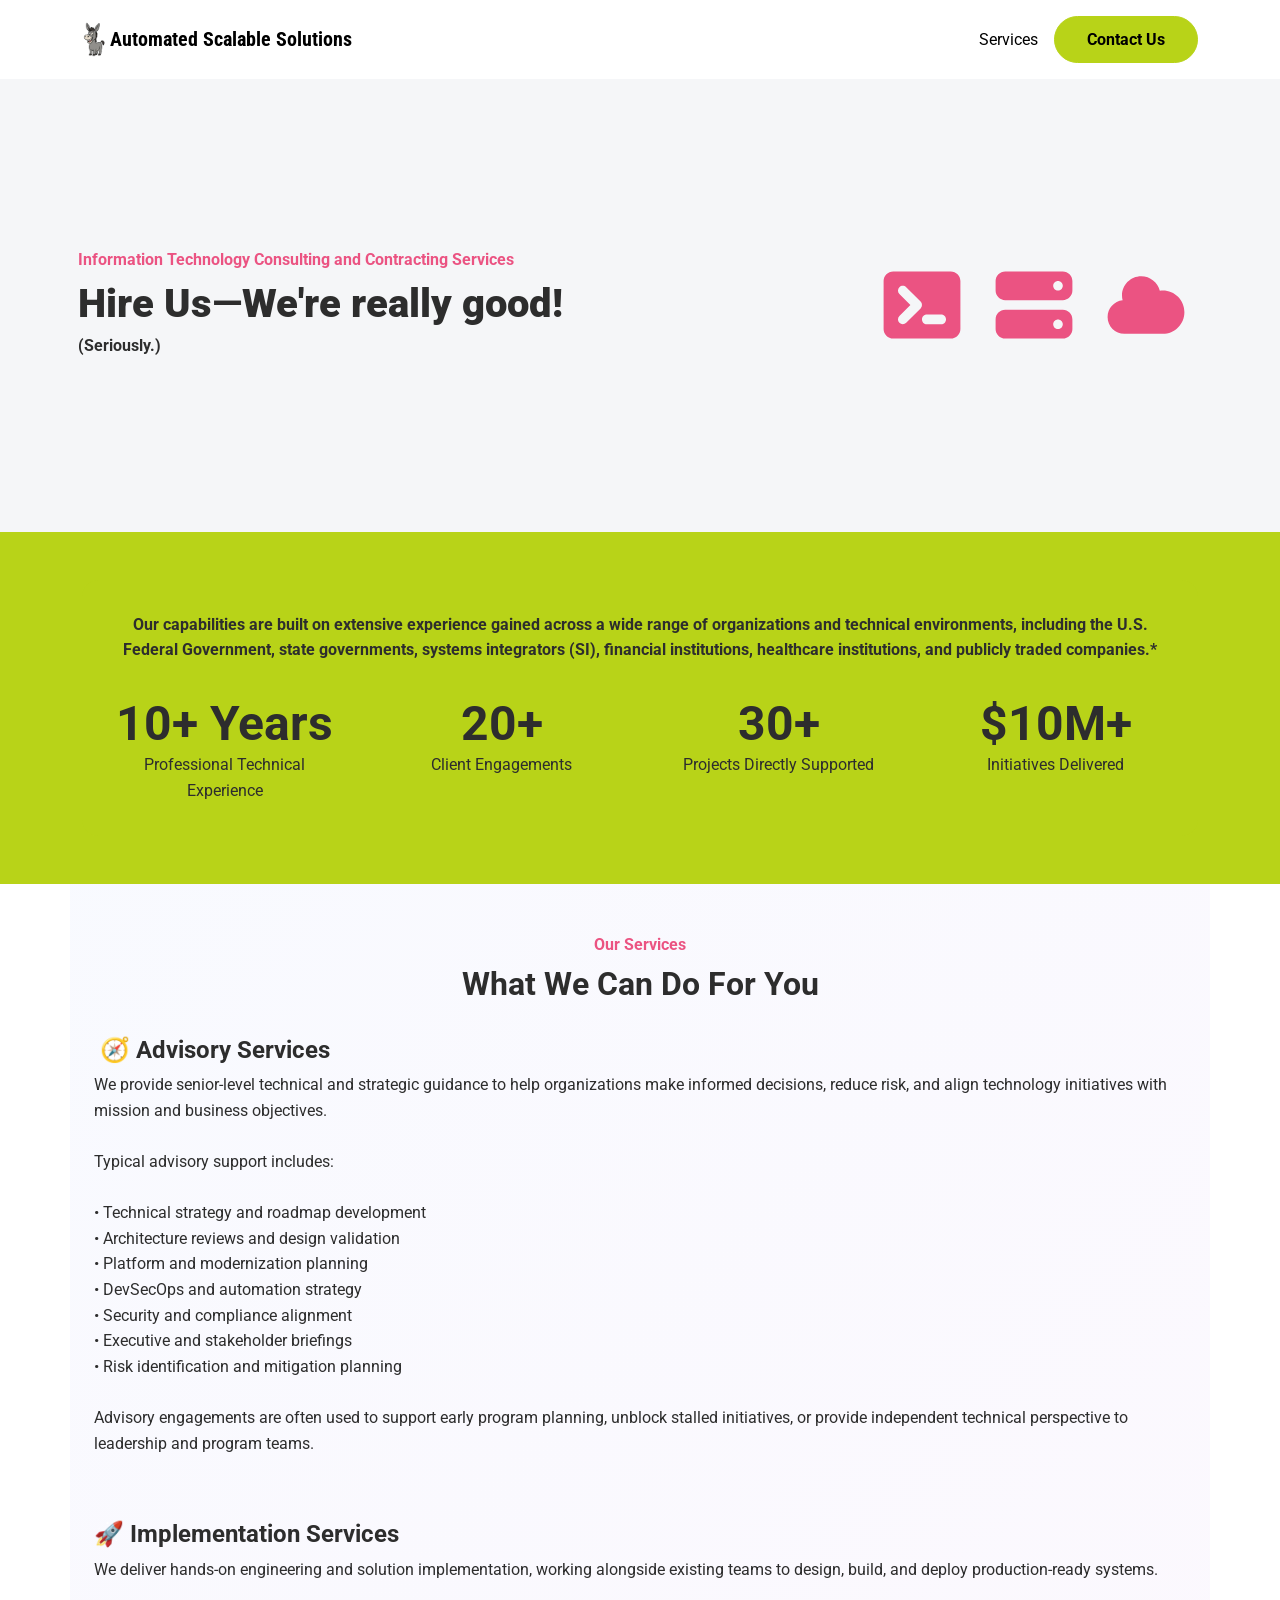
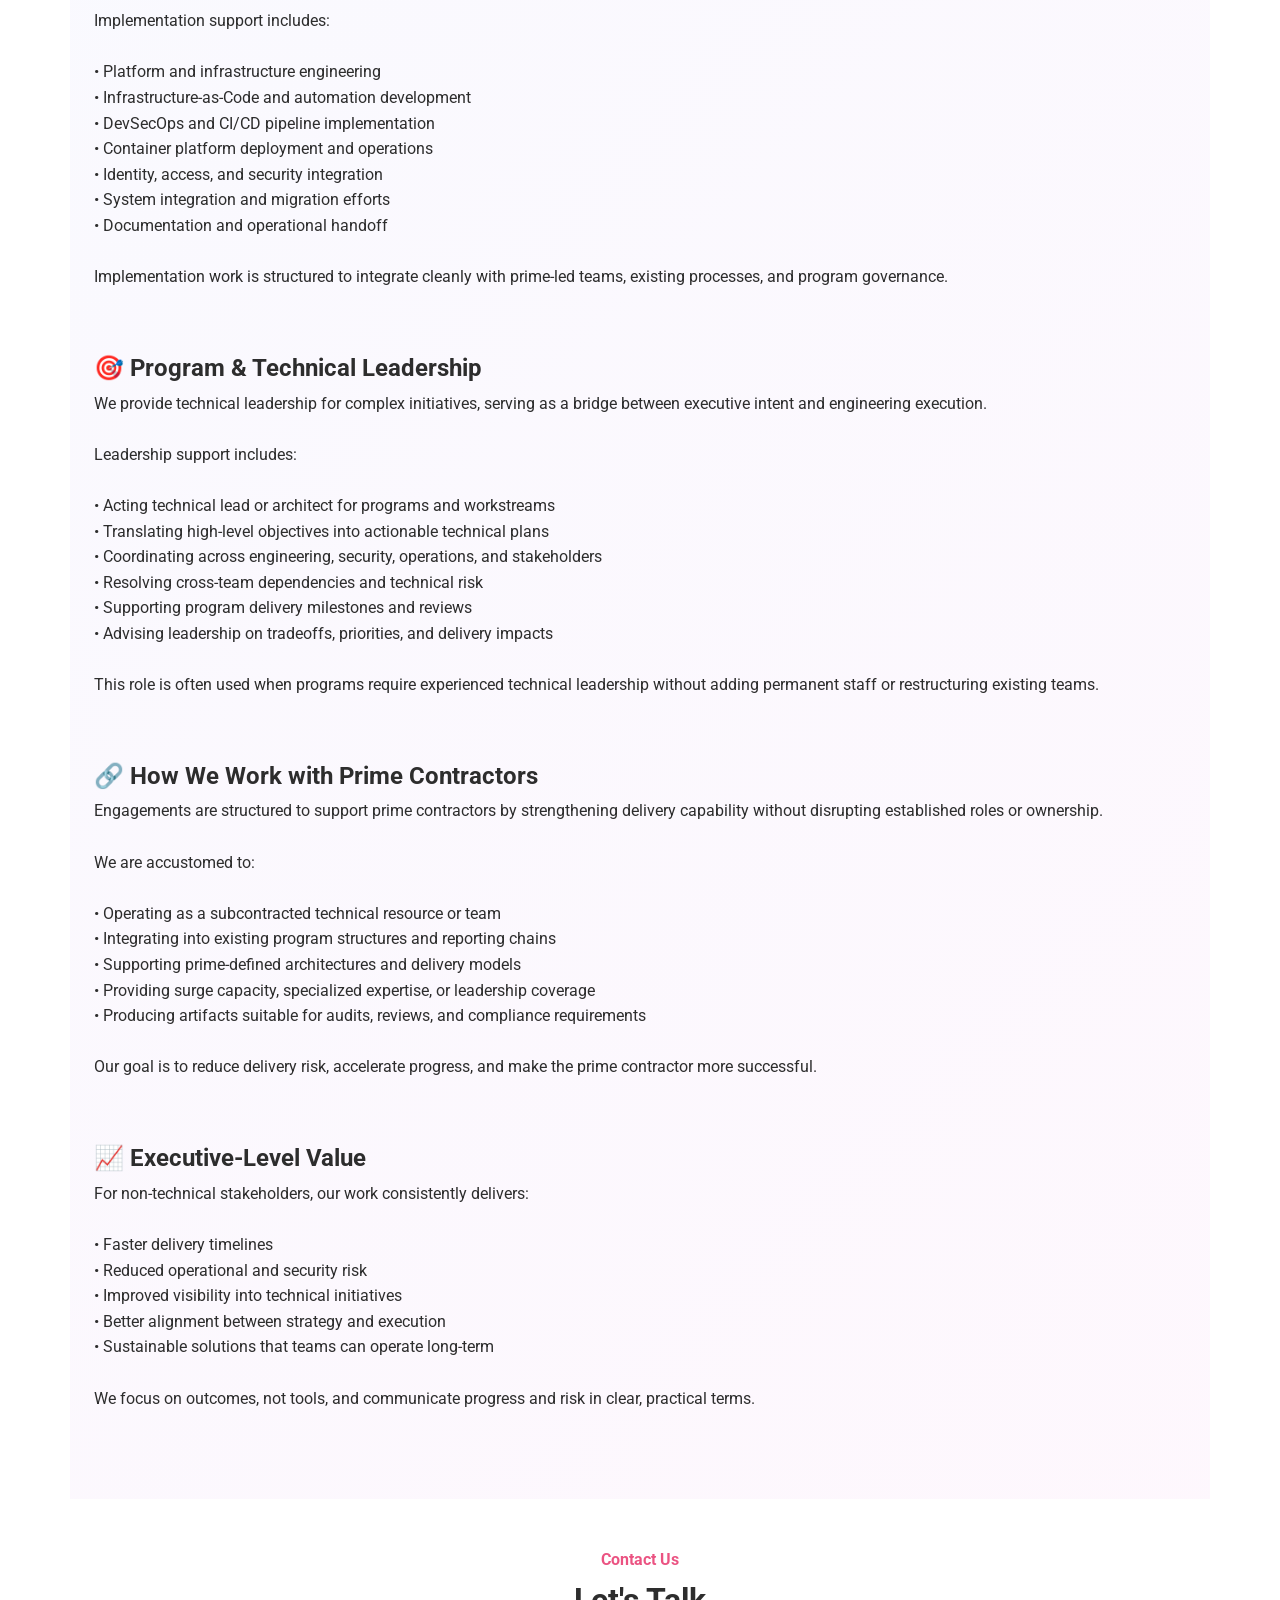
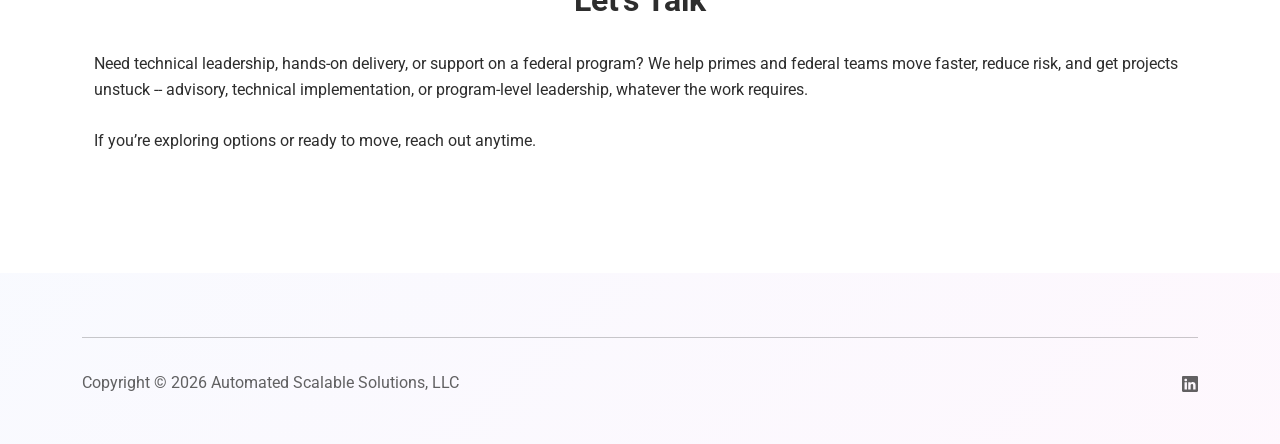
==== export/index.html @ f89c5b87 "Add exported site - for testing" ====
<!DOCTYPE html>
<html data-bs-theme="light" lang="en">

<head>
    <meta charset="utf-8">
    <meta name="viewport" content="width=device-width, initial-scale=1.0, shrink-to-fit=no">
    <title>Automated Scalable Solutions</title>
    <meta name="description" content="Hire Us—We're really good! (Seriously.) - Information Technology Consulting and Contracting Services.">
    <link rel="apple-touch-icon" type="image/png" sizes="180x180" href="assets/img/favicons/apple-icon-180x180.png">
    <link rel="icon" type="image/png" sizes="16x16" href="assets/img/favicons/favicon-16x16.png">
    <link rel="icon" type="image/png" sizes="16x16" href="assets/img/favicons/favicon-16x16.png" media="(prefers-color-scheme: dark)">
    <link rel="icon" type="image/png" sizes="32x32" href="assets/img/favicons/favicon-32x32.png">
    <link rel="icon" type="image/png" sizes="32x32" href="assets/img/favicons/favicon-32x32.png" media="(prefers-color-scheme: dark)">
    <link rel="icon" type="image/png" sizes="180x180" href="assets/img/favicons/apple-icon-180x180.png">
    <link rel="icon" type="image/png" sizes="192x192" href="assets/img/favicons/android-icon-192x192.png">
    <link rel="stylesheet" href="assets/bootstrap/css/bootstrap.min.css">
    <link rel="stylesheet" href="https://fonts.googleapis.com/css?family=Inter:300italic,400italic,600italic,700italic,800italic,400,300,600,700,800&amp;display=swap">
    <link rel="stylesheet" href="https://fonts.googleapis.com/css?family=Roboto:400,500,700,900&amp;display=swap">
    <link rel="stylesheet" href="https://fonts.googleapis.com/css?family=Roboto+Condensed:400,500,700&amp;display=swap">
    <link rel="stylesheet" href="assets/css/bss-overrides.css">
    <link rel="stylesheet" href="assets/css/custom.css">
    <link rel="stylesheet" href="assets/css/Features-Image-icons.css">
</head>

<body>
    <nav class="navbar navbar-expand-md sticky-top bg-body py-3">
        <div class="container"><a class="navbar-brand d-flex align-items-center me-0" href="#"><img class="me-2 me-sm-1" src="assets/img/ASS.webp" width="24" height="36"><span class="me-0" style="font-family: 'Roboto Condensed', sans-serif;"><strong>Automated Scalable Solutions</strong></span></a><button class="navbar-toggler" data-bs-toggle="collapse" data-bs-target="#navcol-2"><span class="visually-hidden">Toggle navigation</span><span class="navbar-toggler-icon"></span></button>
            <div class="collapse navbar-collapse" id="navcol-2">
                <ul class="navbar-nav ms-auto">
                    <li class="nav-item"><a class="nav-link active" href="#services">Services</a></li>
                </ul><a class="btn btn-primary ms-md-2" role="button" href="#">Contact Us</a>
            </div>
        </div>
    </nav>
    <header class="bg-primary-gradient" style="background: var(--bs-light);">
        <div class="container pt-10 pt-sm-10 pt-md-10 pt-lg-10 pt-xxl-10 mb-0 pb-10 pb-sm-10 pb-md-10 pb-lg-10 pb-xxl-10 py-xl-10">
            <div class="row pt-0">
                <div class="col-11 col-sm-12 col-md-8 col-lg-8 col-xl-8 col-xxl-8 offset-lg-1 text-center text-md-start d-flex align-items-center ps-2 pe-2 mx-auto">
                    <div class="text-center">
                        <p class="fw-bold text-start text-secondary mb-2" style="color: var(--bs-primary);">Information Technology Consulting and Contracting Services</p>
                        <h1 class="fw-bold text-start"><strong>Hire Us</strong>—<strong>We're really good!</strong></h1>
                        <h6 class="fw-bold text-start">(Seriously.)</h6>
                    </div>
                </div>
                <div class="col-12 col-sm-6 col-md-4 col-lg-4 col-xl-4 col-xxl-4 offset-lg-1 text-center text-md-start d-none d-print-flex d-sm-none d-md-flex d-lg-flex d-xl-flex d-xxl-flex justify-content-end align-items-center ps-2 pe-2 mx-auto"><svg class="d-flex justify-content-center align-items-center ms-2 me-2" xmlns="http://www.w3.org/2000/svg" width="1em" height="1em" viewBox="0 0 20 20" fill="none" style="font-size: 6rem;color: var(--bs-secondary);">
                        <path fill-rule="evenodd" clip-rule="evenodd" d="M2 5C2 3.89543 2.89543 3 4 3H16C17.1046 3 18 3.89543 18 5V15C18 16.1046 17.1046 17 16 17H4C2.89543 17 2 16.1046 2 15V5ZM5.29289 6.29289C5.68342 5.90237 6.31658 5.90237 6.70711 6.29289L9.70711 9.29289C10.0976 9.68342 10.0976 10.3166 9.70711 10.7071L6.70711 13.7071C6.31658 14.0976 5.68342 14.0976 5.29289 13.7071C4.90237 13.3166 4.90237 12.6834 5.29289 12.2929L7.58579 10L5.29289 7.70711C4.90237 7.31658 4.90237 6.68342 5.29289 6.29289ZM11 12C10.4477 12 10 12.4477 10 13C10 13.5523 10.4477 14 11 14H14C14.5523 14 15 13.5523 15 13C15 12.4477 14.5523 12 14 12H11Z" fill="currentColor"></path>
                    </svg><svg class="d-flex justify-content-center align-items-center ms-2 me-2" xmlns="http://www.w3.org/2000/svg" width="1em" height="1em" viewBox="0 0 20 20" fill="none" style="font-size: 6rem;color: var(--bs-secondary);">
                        <path fill-rule="evenodd" clip-rule="evenodd" d="M2 5C2 3.89543 2.89543 3 4 3H16C17.1046 3 18 3.89543 18 5V7C18 8.10457 17.1046 9 16 9H4C2.89543 9 2 8.10457 2 7V5ZM16 6C16 6.55228 15.5523 7 15 7C14.4477 7 14 6.55228 14 6C14 5.44772 14.4477 5 15 5C15.5523 5 16 5.44772 16 6Z" fill="currentColor"></path>
                        <path fill-rule="evenodd" clip-rule="evenodd" d="M2 13C2 11.8954 2.89543 11 4 11H16C17.1046 11 18 11.8954 18 13V15C18 16.1046 17.1046 17 16 17H4C2.89543 17 2 16.1046 2 15V13ZM16 14C16 14.5523 15.5523 15 15 15C14.4477 15 14 14.5523 14 14C14 13.4477 14.4477 13 15 13C15.5523 13 16 13.4477 16 14Z" fill="currentColor"></path>
                    </svg><svg class="d-flex justify-content-center align-items-center ms-2 me-2" xmlns="http://www.w3.org/2000/svg" width="1em" height="1em" viewBox="0 0 20 20" fill="none" style="font-size: 6rem;color: var(--bs-secondary);">
                        <path d="M5.5 16C3.567 16 2 14.433 2 12.5C2 10.6916 3.37146 9.20358 5.13102 9.01922C5.04553 8.69382 5 8.35223 5 8C5 5.79086 6.79086 4 9 4C10.8788 4 12.4551 5.29538 12.8845 7.04175C13.0857 7.01422 13.2912 7 13.5 7C15.9853 7 18 9.01472 18 11.5C18 13.9853 15.9853 16 13.5 16H5.5Z" fill="currentColor"></path>
                    </svg></div>
            </div>
        </div>
    </header>
    <section class="mt-0 pt-0 pb-0" id="by-the-numbers" style="background: var(--bs-primary);">
        <div class="container py-4 py-xl-5" style="border-style: none;">
            <div class="text-center bg-primary border rounded border-0 p-3" style="opacity: 1;border-radius: 16px;">
                <div class="row row-cols-2 row-cols-md-4">
                    <div class="col-12 col-md-12 col-lg-12">
                        <div class="p-3">
                            <p class="text-body mb-0"><strong>Our capabilities are built on extensive experience gained across a wide range of organizations and technical environments, including the U.S. Federal Government, state governments, systems integrators (SI), financial institutions, healthcare institutions, and publicly traded companies.*</strong></p>
                        </div>
                    </div>
                </div>
                <div class="row row-cols-2 row-cols-md-4">
                    <div class="col">
                        <div class="p-3">
                            <h4 class="display-5 fw-bold text-body mb-0">10+ Years</h4>
                            <p class="text-body mb-0">Professional Technical Experience</p>
                        </div>
                    </div>
                    <div class="col">
                        <div class="p-3">
                            <h4 class="display-5 fw-bold text-body mb-0">20+</h4>
                            <p class="text-body mb-0">Client Engagements</p>
                        </div>
                    </div>
                    <div class="col">
                        <div class="p-3">
                            <h4 class="display-5 fw-bold text-body mb-0">30+</h4>
                            <p class="text-body mb-0">Projects Directly Supported</p>
                        </div>
                    </div>
                    <div class="col">
                        <div class="p-3">
                            <h4 class="display-5 fw-bold text-body mb-0">$10M+</h4>
                            <p class="text-body mb-0">Initiatives Delivered </p>
                        </div>
                    </div>
                </div>
            </div>
        </div>
    </section>
    <section class="mt-0 pt-0 pb-0" id="services">
        <div class="container pt-0 pb-0 bg-primary-gradient">
            <div class="row d-flex justify-content-center pt-5">
                <div class="col-md-8 col-xl-6 text-center mx-auto">
                    <p class="fw-bold text-secondary mb-2">Our Services</p>
                    <h2 class="fw-bold">What We Can Do For You</h2>
                </div>
                <div class="col col-md-12 col-lg-12 col-xl-12 col-xxl-12 offset-xl-0 offset-xxl-0 d-flex flex-column justify-content-center align-items-start p-4">
                    <div class="text-center text-md-start d-flex flex-column align-items-md-start mb-5">
                        <h4 class="text-start"><strong>&nbsp;</strong>🧭&nbsp;<strong>Advisory Services</strong></h4>
                        <div>
                            <p class="text-start">We provide senior‑level technical and strategic guidance to help organizations make informed decisions, reduce risk, and align technology initiatives with mission and business objectives.<br><br>Typical advisory support includes:<br><br>• Technical strategy and roadmap development<br>• Architecture reviews and design validation<br>• Platform and modernization planning<br>• DevSecOps and automation strategy<br>• Security and compliance alignment<br>• Executive and stakeholder briefings<br>• Risk identification and mitigation planning<br><br>Advisory engagements are often used to support early program planning, unblock stalled initiatives, or provide independent technical perspective to leadership and program teams.</p>
                        </div>
                    </div>
                    <div class="text-start text-md-start d-flex flex-column align-items-md-start mb-5">
                        <h4 class="text-start">🚀&nbsp;<strong>Implementation Services</strong></h4>
                        <div>
                            <p>We deliver hands‑on engineering and solution implementation, working alongside existing teams to design, build, and deploy production‑ready systems.<br><br>Implementation support includes:<br><br>• Platform and infrastructure engineering<br>• Infrastructure‑as‑Code and automation development<br>• DevSecOps and CI/CD pipeline implementation<br>• Container platform deployment and operations<br>• Identity, access, and security integration<br>• System integration and migration efforts<br>• Documentation and operational handoff<br><br>Implementation work is structured to integrate cleanly with prime‑led teams, existing processes, and program governance.</p>
                        </div>
                    </div>
                    <div class="text-start text-md-start d-flex flex-column align-items-md-start mb-5">
                        <h4 class="text-start">🎯&nbsp;<strong>Program &amp; Technical Leadership</strong></h4>
                        <div>
                            <p>We provide technical leadership for complex initiatives, serving as a bridge between executive intent and engineering execution.<br><br>Leadership support includes:<br><br>• Acting technical lead or architect for programs and workstreams<br>• Translating high‑level objectives into actionable technical plans<br>• Coordinating across engineering, security, operations, and stakeholders<br>• Resolving cross‑team dependencies and technical risk<br>• Supporting program delivery milestones and reviews<br>• Advising leadership on tradeoffs, priorities, and delivery impacts<br><br>This role is often used when programs require experienced technical leadership without adding permanent staff or restructuring existing teams.</p>
                        </div>
                    </div>
                    <div class="text-start text-md-start d-flex flex-column align-items-md-start mb-5">
                        <h4 class="text-start">🔗&nbsp;<strong>How We Work with Prime Contractors</strong></h4>
                        <div>
                            <p>Engagements are structured to support prime contractors by strengthening delivery capability without disrupting established roles or ownership.<br><br>We are accustomed to:<br><br>• Operating as a subcontracted technical resource or team<br>• Integrating into existing program structures and reporting chains<br>• Supporting prime‑defined architectures and delivery models<br>• Providing surge capacity, specialized expertise, or leadership coverage<br>• Producing artifacts suitable for audits, reviews, and compliance requirements<br><br>Our goal is to reduce delivery risk, accelerate progress, and make the prime contractor more successful.</p>
                        </div>
                    </div>
                    <div class="text-start text-md-start d-flex flex-column align-items-md-start mb-5">
                        <h4 class="text-start">📈&nbsp;<strong>Executive‑Level Value</strong></h4>
                        <div>
                            <p>For non‑technical stakeholders, our work consistently delivers:<br><br>• Faster delivery timelines<br>• Reduced operational and security risk<br>• Improved visibility into technical initiatives<br>• Better alignment between strategy and execution<br>• Sustainable solutions that teams can operate long‑term<br><br>We focus on outcomes, not tools, and communicate progress and risk in clear, practical terms.</p>
                        </div>
                    </div>
                </div>
            </div>
        </div>
    </section>
    <section class="py-5">
        <div class="container">
            <div class="row d-flex justify-content-center mb-5">
                <div class="col-md-12 col-lg-12 col-xl-12 col-xxl-12 text-center mx-auto">
                    <p class="fw-bold text-secondary mb-2">Contact Us</p>
                    <h2 class="fw-bold">Let's Talk</h2>
                </div>
                <div class="col col-md-12 col-lg-12 col-xl-12 col-xxl-12 offset-xl-0 d-flex flex-column justify-content-center align-items-start p-4">
                    <div class="text-center text-md-start d-flex flex-column align-items-md-start mb-0">
                        <div>
                            <p class="text-start mb-0">Need technical leadership, hands‑on delivery, or support on a federal program? We help primes and federal teams move faster, reduce risk, and get projects unstuck -- advisory, technical implementation, or program‑level leadership, whatever the work requires.<br><br>If you’re exploring options or ready to move, reach out anytime.</p>
                        </div>
                    </div>
                </div>
            </div>
        </div>
    </section>
    <footer class="bg-primary-gradient">
        <div class="container py-4 py-lg-5">
            <hr>
            <div class="text-muted d-flex justify-content-between align-items-center pt-3">
                <p class="me-5 mb-0" id="copyright">Copyright © Automated Scalable Solutions, LLC</p>
                <ul class="list-inline mb-0">
                    <li class="list-inline-item"><a href="https://www.linkedin.com/company/automated-scalable-solutions/"><svg class="bi bi-linkedin" xmlns="http://www.w3.org/2000/svg" width="1em" height="1em" fill="currentColor" viewBox="0 0 16 16">
                                <path d="M0 1.146C0 .513.526 0 1.175 0h13.65C15.474 0 16 .513 16 1.146v13.708c0 .633-.526 1.146-1.175 1.146H1.175C.526 16 0 15.487 0 14.854V1.146zm4.943 12.248V6.169H2.542v7.225h2.401m-1.2-8.212c.837 0 1.358-.554 1.358-1.248-.015-.709-.52-1.248-1.342-1.248-.822 0-1.359.54-1.359 1.248 0 .694.521 1.248 1.327 1.248h.016zm4.908 8.212V9.359c0-.216.016-.432.08-.586.173-.431.568-.878 1.232-.878.869 0 1.216.662 1.216 1.634v3.865h2.401V9.25c0-2.22-1.184-3.252-2.764-3.252-1.274 0-1.845.7-2.165 1.193v.025h-.016a5.54 5.54 0 0 1 .016-.025V6.169h-2.4c.03.678 0 7.225 0 7.225h2.4"></path>
                            </svg></a></li>
                </ul>
            </div>
        </div>
    </footer>
    <script src="assets/bootstrap/js/bootstrap.min.js"></script>
    <script src="assets/js/bold-and-bright.js"></script>
    <script src="assets/js/copyright-date.js"></script>
    <script src="assets/js/custom.js"></script>
</body>

</html>
---- export/assets/css/bss-overrides.css ----
:root, [data-bs-theme=light] {
  --bs-primary: #b8d318;
  --bs-primary-rgb: 184,211,24;
  --bs-primary-text-emphasis: #4A540A;
  --bs-primary-bg-subtle: #F1F6D1;
  --bs-primary-border-subtle: #E3EDA3;
  --bs-secondary: #eb5382;
  --bs-secondary-rgb: 235,83,130;
  --bs-secondary-text-emphasis: #5E2134;
  --bs-secondary-bg-subtle: #FBDDE6;
  --bs-secondary-border-subtle: #F7BACD;
  --bs-body-font-family: Roboto, sans-serif;
}

.btn-primary {
  --bs-btn-color: #000000;
  --bs-btn-bg: #b8d318;
  --bs-btn-border-color: #b8d318;
  --bs-btn-hover-color: #000000;
  --bs-btn-hover-bg: #C3DA3B;
  --bs-btn-hover-border-color: #BFD72F;
  --bs-btn-focus-shadow-rgb: 28,32,4;
  --bs-btn-active-color: #000000;
  --bs-btn-active-bg: #C6DC46;
  --bs-btn-active-border-color: #BFD72F;
  --bs-btn-disabled-color: #000000;
  --bs-btn-disabled-bg: #b8d318;
  --bs-btn-disabled-border-color: #b8d318;
}

.btn-outline-primary {
  --bs-btn-color: #b8d318;
  --bs-btn-border-color: #b8d318;
  --bs-btn-focus-shadow-rgb: 184,211,24;
  --bs-btn-hover-color: #000000;
  --bs-btn-hover-bg: #b8d318;
  --bs-btn-hover-border-color: #b8d318;
  --bs-btn-active-color: #000000;
  --bs-btn-active-bg: #b8d318;
  --bs-btn-active-border-color: #b8d318;
  --bs-btn-disabled-color: #b8d318;
  --bs-btn-disabled-bg: transparent;
  --bs-btn-disabled-border-color: #b8d318;
}

.btn-secondary {
  --bs-btn-color: #000000;
  --bs-btn-bg: #eb5382;
  --bs-btn-border-color: #eb5382;
  --bs-btn-hover-color: #000000;
  --bs-btn-hover-bg: #EE6D95;
  --bs-btn-hover-border-color: #ED648F;
  --bs-btn-focus-shadow-rgb: 35,12,20;
  --bs-btn-active-color: #000000;
  --bs-btn-active-bg: #EF759B;
  --bs-btn-active-border-color: #ED648F;
  --bs-btn-disabled-color: #000000;
  --bs-btn-disabled-bg: #eb5382;
  --bs-btn-disabled-border-color: #eb5382;
}

.btn-outline-secondary {
  --bs-btn-color: #eb5382;
  --bs-btn-border-color: #eb5382;
  --bs-btn-focus-shadow-rgb: 235,83,130;
  --bs-btn-hover-color: #000000;
  --bs-btn-hover-bg: #eb5382;
  --bs-btn-hover-border-color: #eb5382;
  --bs-btn-active-color: #000000;
  --bs-btn-active-bg: #eb5382;
  --bs-btn-active-border-color: #eb5382;
  --bs-btn-disabled-color: #eb5382;
  --bs-btn-disabled-bg: transparent;
  --bs-btn-disabled-border-color: #eb5382;
}

.p-1 {
  padding: .25rem !important;
}

.p-3 {
  padding: 1rem !important;
}

.p-4 {
  padding: 1.5rem !important;
}

.px-2 {
  padding-right: .5rem !important;
  padding-left: .5rem !important;
}

.px-4 {
  padding-right: 1.5rem !important;
  padding-left: 1.5rem !important;
}

.py-3 {
  padding-top: 1rem !important;
  padding-bottom: 1rem !important;
}

.py-4 {
  padding-top: 1.5rem !important;
  padding-bottom: 1.5rem !important;
}

.py-5 {
  padding-top: 3rem !important;
  padding-bottom: 3rem !important;
}

.pt-0 {
  padding-top: 0 !important;
}

.pt-3 {
  padding-top: 1rem !important;
}

.pt-4 {
  padding-top: 1.5rem !important;
}

.pt-5 {
  padding-top: 3rem !important;
}

.pt-10 {
  padding-top: 10.5rem !important;
}

.pe-2 {
  padding-right: .5rem !important;
}

.pb-0 {
  padding-bottom: 0 !important;
}

.pb-10 {
  padding-bottom: 10.5rem !important;
}

.ps-2 {
  padding-left: .5rem !important;
}

@media (min-width: 576px) {
  .pt-sm-10 {
    padding-top: 10.5rem !important;
  }
}

@media (min-width: 576px) {
  .pb-sm-10 {
    padding-bottom: 10.5rem !important;
  }
}

@media (min-width: 768px) {
  .px-md-5 {
    padding-right: 3rem !important;
    padding-left: 3rem !important;
  }
}

@media (min-width: 768px) {
  .pt-md-10 {
    padding-top: 10.5rem !important;
  }
}

@media (min-width: 768px) {
  .pb-md-10 {
    padding-bottom: 10.5rem !important;
  }
}

@media (min-width: 992px) {
  .p-lg-5 {
    padding: 3rem !important;
  }
}

@media (min-width: 992px) {
  .py-lg-1 {
    padding-top: .25rem !important;
    padding-bottom: .25rem !important;
  }
}

@media (min-width: 992px) {
  .py-lg-5 {
    padding-top: 3rem !important;
    padding-bottom: 3rem !important;
  }
}

@media (min-width: 992px) {
  .pt-lg-10 {
    padding-top: 10.5rem !important;
  }
}

@media (min-width: 992px) {
  .pb-lg-10 {
    padding-bottom: 10.5rem !important;
  }
}

@media (min-width: 1200px) {
  .p-xl-4 {
    padding: 1.5rem !important;
  }
}

@media (min-width: 1200px) {
  .py-xl-5 {
    padding-top: 3rem !important;
    padding-bottom: 3rem !important;
  }
}

@media (min-width: 1200px) {
  .py-xl-10 {
    padding-top: 10.5rem !important;
    padding-bottom: 10.5rem !important;
  }
}

@media (min-width: 1200px) {
  .pt-xl-5 {
    padding-top: 3rem !important;
  }
}

@media (min-width: 1400px) {
  .pt-xxl-10 {
    padding-top: 10.5rem !important;
  }
}

@media (min-width: 1400px) {
  .pb-xxl-10 {
    padding-bottom: 10.5rem !important;
  }
}
---- export/assets/css/custom.css ----
/* Fullscreen blur overlay */

#egg-overlay {
  position: fixed;
  inset: 0;
  backdrop-filter: blur(6px);
  -webkit-backdrop-filter: blur(6px);
  background: rgba(0,0,0,0.15);
  opacity: 0;
  pointer-events: none;
  transition: opacity 0.3s ease;
  z-index: 999998;
}

#egg-overlay.active {
  opacity: 1;
  pointer-events: auto;
}

/* The egg itself */

#egg {
  position: fixed;
  top: 75%;
  left: 55%;
  width: 500px;
  height: 500px;
  transform: translate(-50%, -50%);
  transform-origin: 150px -100px;
  opacity: 0;
  pointer-events: none;
  z-index: 999999;
  transition: opacity 0.4s ease;
}

/* Active egg: fade in + orbit + self-spin */

#egg.active {
  opacity: 1;
  animation: egg-orbit 10s linear infinite, egg-spin 10s linear infinite;
}

/* Orbit around the center of the screen */

@keyframes egg-orbit {
  from {
    transform: translate(-50%, -50%) rotate(0deg);
  }
  to {
    transform: translate(-50%, -50%) rotate(360deg);
  }
}

/* Rocket spinning on its own axis */

@keyframes egg-spin {
  from {
    transform: translate(-50%, -50%) rotate(360deg);
  }
  to {
    transform: translate(-50%, -50%) rotate(0deg);
  }
}
---- export/assets/css/Features-Image-icons.css ----
.bs-icon {
  --bs-icon-size: .75rem;
  display: flex;
  flex-shrink: 0;
  justify-content: center;
  align-items: center;
  font-size: var(--bs-icon-size);
  width: calc(var(--bs-icon-size) * 2);
  height: calc(var(--bs-icon-size) * 2);
  color: var(--bs-primary);
}

.bs-icon-xs {
  --bs-icon-size: 1rem;
  width: calc(var(--bs-icon-size) * 1.5);
  height: calc(var(--bs-icon-size) * 1.5);
}

.bs-icon-sm {
  --bs-icon-size: 1rem;
}

.bs-icon-md {
  --bs-icon-size: 1.5rem;
}

.bs-icon-lg {
  --bs-icon-size: 2rem;
}

.bs-icon-xl {
  --bs-icon-size: 2.5rem;
}

.bs-icon.bs-icon-primary {
  color: var(--bs-white);
  background: var(--bs-primary);
}

.bs-icon.bs-icon-primary-light {
  color: var(--bs-primary);
  background: rgba(var(--bs-primary-rgb), .2);
}

.bs-icon.bs-icon-semi-white {
  color: var(--bs-primary);
  background: rgba(255, 255, 255, .5);
}

.bs-icon.bs-icon-rounded {
  border-radius: .5rem;
}

.bs-icon.bs-icon-circle {
  border-radius: 50%;
}
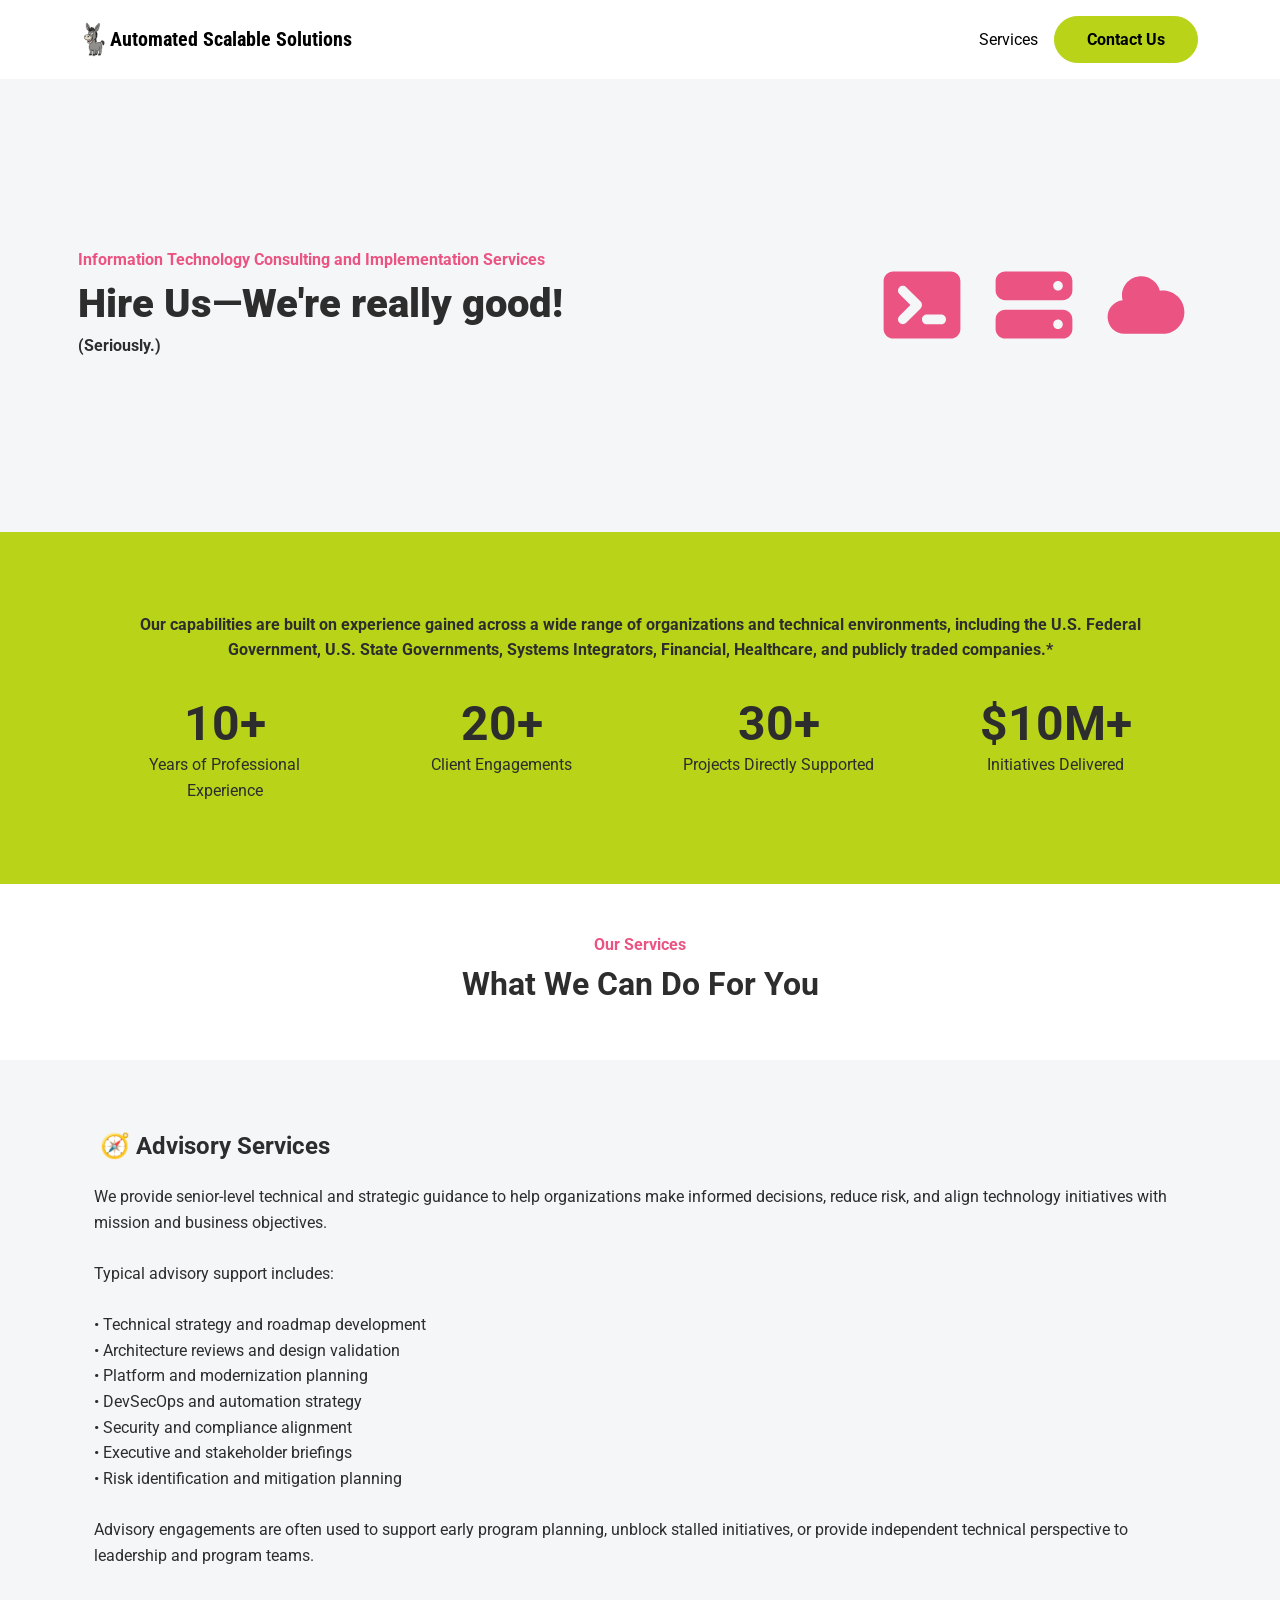
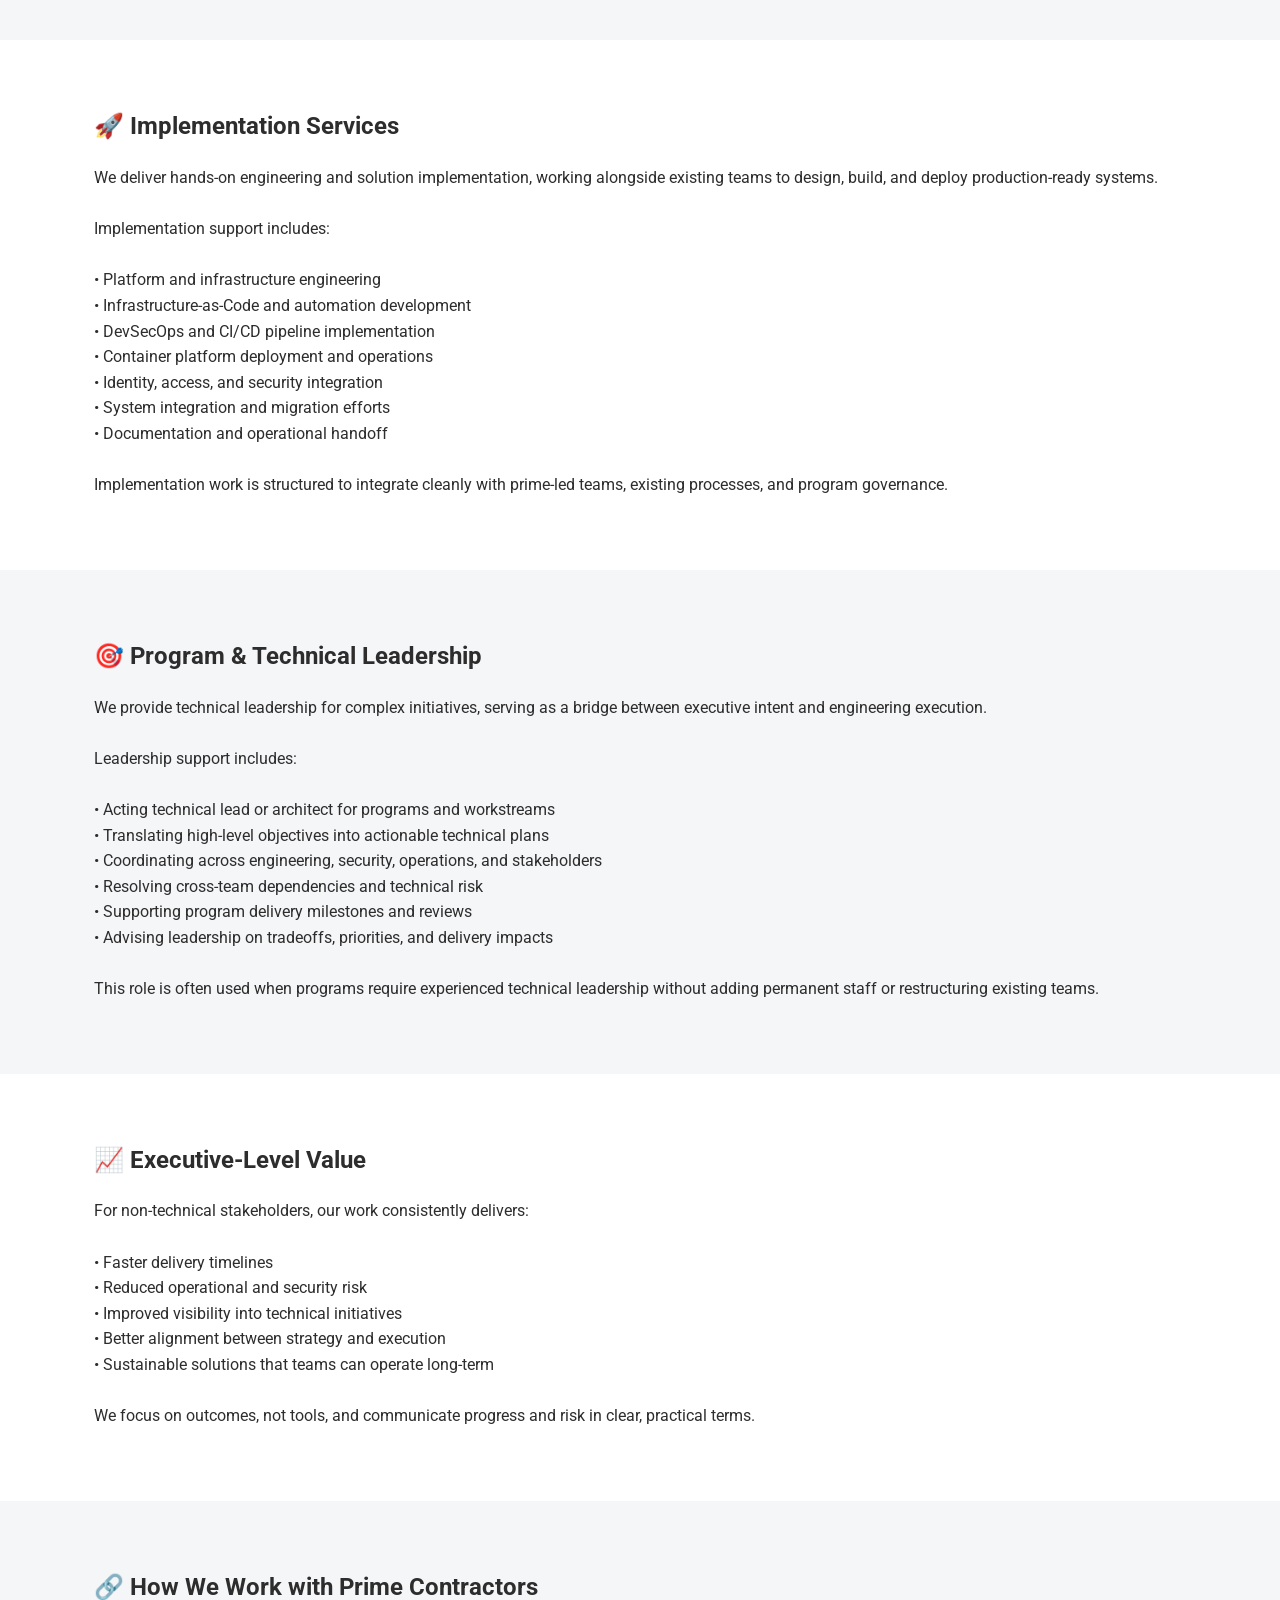
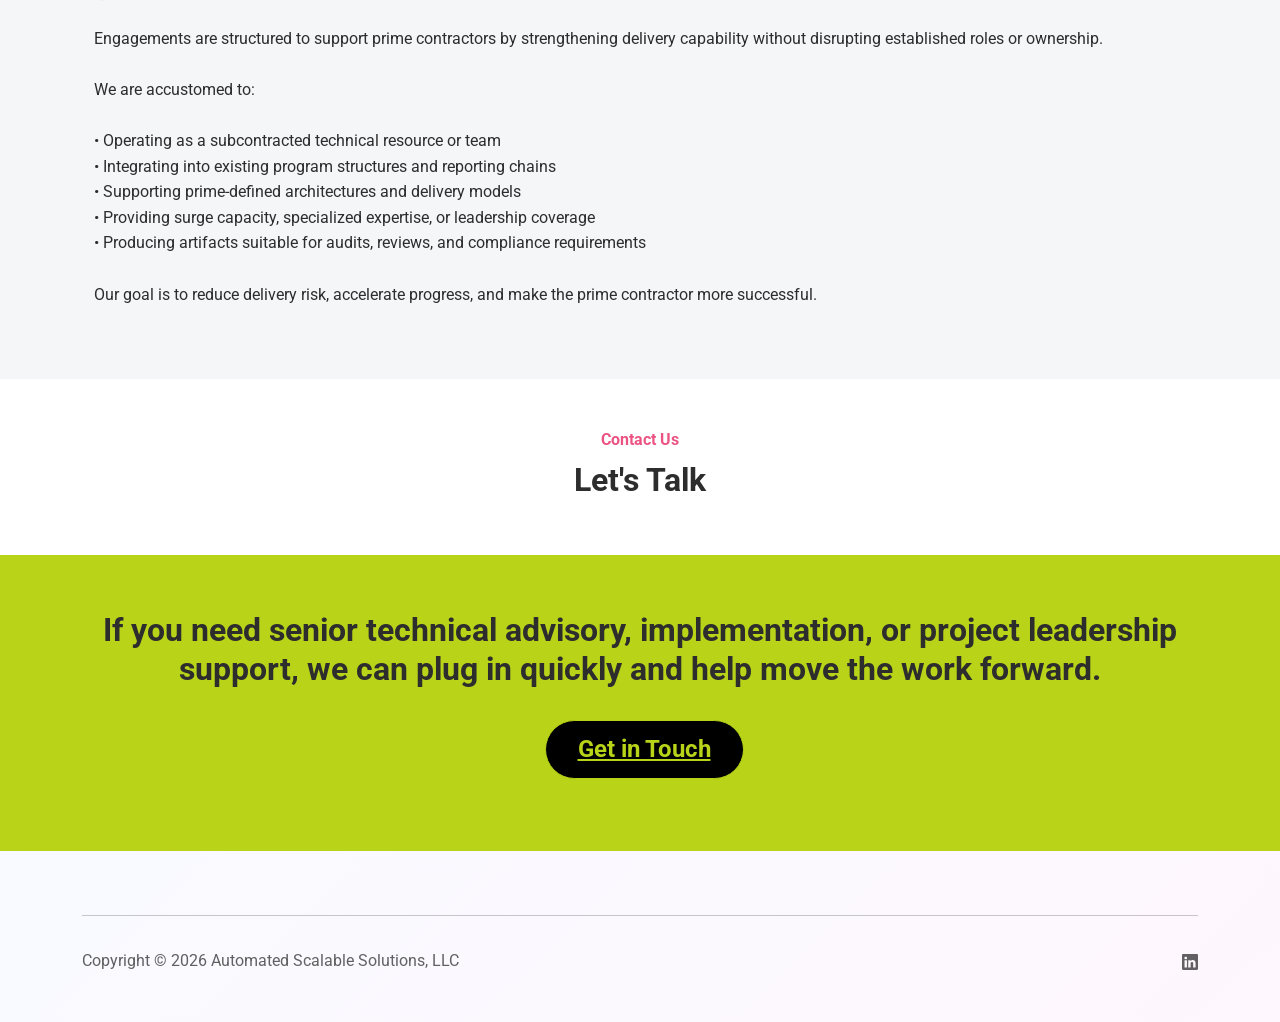
==== commit b7559fbc: "Export v0.0.2" ====
--- a/export/index.html
+++ b/export/index.html
@@ -5,7 +5,7 @@
     <meta charset="utf-8">
     <meta name="viewport" content="width=device-width, initial-scale=1.0, shrink-to-fit=no">
     <title>Automated Scalable Solutions</title>
-    <meta name="description" content="Hire Us—We're really good! (Seriously.) - Information Technology Consulting and Contracting Services.">
+    <meta name="description" content="Hire Us—We're really good! (Seriously.) – Information Technology Consulting and Implementation Services.">
     <link rel="apple-touch-icon" type="image/png" sizes="180x180" href="assets/img/favicons/apple-icon-180x180.png">
     <link rel="icon" type="image/png" sizes="16x16" href="assets/img/favicons/favicon-16x16.png">
     <link rel="icon" type="image/png" sizes="16x16" href="assets/img/favicons/favicon-16x16.png" media="(prefers-color-scheme: dark)">
@@ -24,11 +24,11 @@
 
 <body>
     <nav class="navbar navbar-expand-md sticky-top bg-body py-3">
-        <div class="container"><a class="navbar-brand d-flex align-items-center me-0" href="#"><img class="me-2 me-sm-1" src="assets/img/ASS.webp" width="24" height="36"><span class="me-0" style="font-family: 'Roboto Condensed', sans-serif;"><strong>Automated Scalable Solutions</strong></span></a><button class="navbar-toggler" data-bs-toggle="collapse" data-bs-target="#navcol-2"><span class="visually-hidden">Toggle navigation</span><span class="navbar-toggler-icon"></span></button>
+        <div class="container"><a class="navbar-brand d-flex align-items-center me-0" href="#"><img class="me-2 me-sm-1" src="assets/img/donkey.webp" width="24" height="36"><span class="me-0" style="font-family: 'Roboto Condensed', sans-serif;"><strong>Automated Scalable Solutions</strong></span></a><button class="navbar-toggler" data-bs-toggle="collapse" data-bs-target="#navcol-2"><span class="visually-hidden">Toggle navigation</span><span class="navbar-toggler-icon"></span></button>
             <div class="collapse navbar-collapse" id="navcol-2">
                 <ul class="navbar-nav ms-auto">
                     <li class="nav-item"><a class="nav-link active" href="#services">Services</a></li>
-                </ul><a class="btn btn-primary ms-md-2" role="button" href="#">Contact Us</a>
+                </ul><a class="btn btn-primary ms-md-2" role="button" href="#contact-us" style="scroll-margin-top: 80px;">Contact Us</a>
             </div>
         </div>
     </nav>
@@ -37,7 +37,7 @@
             <div class="row pt-0">
                 <div class="col-11 col-sm-12 col-md-8 col-lg-8 col-xl-8 col-xxl-8 offset-lg-1 text-center text-md-start d-flex align-items-center ps-2 pe-2 mx-auto">
                     <div class="text-center">
-                        <p class="fw-bold text-start text-secondary mb-2" style="color: var(--bs-primary);">Information Technology Consulting and Contracting Services</p>
+                        <p class="fw-bold text-start text-secondary mb-2" style="color: var(--bs-primary);">Information Technology Consulting and Implementation Services</p>
                         <h1 class="fw-bold text-start"><strong>Hire Us</strong>—<strong>We're really good!</strong></h1>
                         <h6 class="fw-bold text-start">(Seriously.)</h6>
                     </div>
@@ -59,15 +59,15 @@
                 <div class="row row-cols-2 row-cols-md-4">
                     <div class="col-12 col-md-12 col-lg-12">
                         <div class="p-3">
-                            <p class="text-body mb-0"><strong>Our capabilities are built on extensive experience gained across a wide range of organizations and technical environments, including the U.S. Federal Government, state governments, systems integrators (SI), financial institutions, healthcare institutions, and publicly traded companies.*</strong></p>
+                            <p class="text-body mb-0"><strong>Our capabilities are built on experience gained across a wide range of organizations and technical environments, including the U.S. Federal Government, U.S. State Governments, Systems Integrators, Financial, Healthcare, and publicly traded companies.*</strong></p>
                         </div>
                     </div>
                 </div>
                 <div class="row row-cols-2 row-cols-md-4">
                     <div class="col">
                         <div class="p-3">
-                            <h4 class="display-5 fw-bold text-body mb-0">10+ Years</h4>
-                            <p class="text-body mb-0">Professional Technical Experience</p>
+                            <h4 class="display-5 fw-bold text-body mb-0">10+</h4>
+                            <p class="text-body mb-0">Years of Professional Experience</p>
                         </div>
                     </div>
                     <div class="col">
@@ -92,62 +92,103 @@
             </div>
         </div>
     </section>
-    <section class="mt-0 pt-0 pb-0" id="services">
-        <div class="container pt-0 pb-0 bg-primary-gradient">
-            <div class="row d-flex justify-content-center pt-5">
+    <section class="mt-0 pt-0 pb-0" id="services" style="scroll-margin-top: 80px;">
+        <div class="container pt-0 pb-0 bg-primary-gradient" style="background: #ffffff;">
+            <div class="row d-flex justify-content-center pt-5 pb-5">
                 <div class="col-md-8 col-xl-6 text-center mx-auto">
                     <p class="fw-bold text-secondary mb-2">Our Services</p>
                     <h2 class="fw-bold">What We Can Do For You</h2>
                 </div>
+            </div>
+        </div>
+    </section>
+    <section class="mt-0 pt-0 pb-0" id="services-3" style="background: var(--bs-light);">
+        <div class="container pt-0 pb-0 bg-primary-gradient" style="background: var(--bs-light);">
+            <div class="row d-flex justify-content-center pt-5">
                 <div class="col col-md-12 col-lg-12 col-xl-12 col-xxl-12 offset-xl-0 offset-xxl-0 d-flex flex-column justify-content-center align-items-start p-4">
                     <div class="text-center text-md-start d-flex flex-column align-items-md-start mb-5">
-                        <h4 class="text-start"><strong>&nbsp;</strong>🧭&nbsp;<strong>Advisory Services</strong></h4>
-                        <div>
-                            <p class="text-start">We provide senior‑level technical and strategic guidance to help organizations make informed decisions, reduce risk, and align technology initiatives with mission and business objectives.<br><br>Typical advisory support includes:<br><br>• Technical strategy and roadmap development<br>• Architecture reviews and design validation<br>• Platform and modernization planning<br>• DevSecOps and automation strategy<br>• Security and compliance alignment<br>• Executive and stakeholder briefings<br>• Risk identification and mitigation planning<br><br>Advisory engagements are often used to support early program planning, unblock stalled initiatives, or provide independent technical perspective to leadership and program teams.</p>
-                        </div>
-                    </div>
-                    <div class="text-start text-md-start d-flex flex-column align-items-md-start mb-5">
-                        <h4 class="text-start">🚀&nbsp;<strong>Implementation Services</strong></h4>
-                        <div>
-                            <p>We deliver hands‑on engineering and solution implementation, working alongside existing teams to design, build, and deploy production‑ready systems.<br><br>Implementation support includes:<br><br>• Platform and infrastructure engineering<br>• Infrastructure‑as‑Code and automation development<br>• DevSecOps and CI/CD pipeline implementation<br>• Container platform deployment and operations<br>• Identity, access, and security integration<br>• System integration and migration efforts<br>• Documentation and operational handoff<br><br>Implementation work is structured to integrate cleanly with prime‑led teams, existing processes, and program governance.</p>
-                        </div>
-                    </div>
-                    <div class="text-start text-md-start d-flex flex-column align-items-md-start mb-5">
-                        <h4 class="text-start">🎯&nbsp;<strong>Program &amp; Technical Leadership</strong></h4>
-                        <div>
-                            <p>We provide technical leadership for complex initiatives, serving as a bridge between executive intent and engineering execution.<br><br>Leadership support includes:<br><br>• Acting technical lead or architect for programs and workstreams<br>• Translating high‑level objectives into actionable technical plans<br>• Coordinating across engineering, security, operations, and stakeholders<br>• Resolving cross‑team dependencies and technical risk<br>• Supporting program delivery milestones and reviews<br>• Advising leadership on tradeoffs, priorities, and delivery impacts<br><br>This role is often used when programs require experienced technical leadership without adding permanent staff or restructuring existing teams.</p>
-                        </div>
-                    </div>
-                    <div class="text-start text-md-start d-flex flex-column align-items-md-start mb-5">
-                        <h4 class="text-start">🔗&nbsp;<strong>How We Work with Prime Contractors</strong></h4>
-                        <div>
-                            <p>Engagements are structured to support prime contractors by strengthening delivery capability without disrupting established roles or ownership.<br><br>We are accustomed to:<br><br>• Operating as a subcontracted technical resource or team<br>• Integrating into existing program structures and reporting chains<br>• Supporting prime‑defined architectures and delivery models<br>• Providing surge capacity, specialized expertise, or leadership coverage<br>• Producing artifacts suitable for audits, reviews, and compliance requirements<br><br>Our goal is to reduce delivery risk, accelerate progress, and make the prime contractor more successful.</p>
-                        </div>
-                    </div>
-                    <div class="text-start text-md-start d-flex flex-column align-items-md-start mb-5">
-                        <h4 class="text-start">📈&nbsp;<strong>Executive‑Level Value</strong></h4>
-                        <div>
-                            <p>For non‑technical stakeholders, our work consistently delivers:<br><br>• Faster delivery timelines<br>• Reduced operational and security risk<br>• Improved visibility into technical initiatives<br>• Better alignment between strategy and execution<br>• Sustainable solutions that teams can operate long‑term<br><br>We focus on outcomes, not tools, and communicate progress and risk in clear, practical terms.</p>
-                        </div>
-                    </div>
-                </div>
-            </div>
-        </div>
-    </section>
-    <section class="py-5">
-        <div class="container">
-            <div class="row d-flex justify-content-center mb-5">
-                <div class="col-md-12 col-lg-12 col-xl-12 col-xxl-12 text-center mx-auto">
+                        <h4 class="text-start mb-4"><strong>&nbsp;</strong>🧭&nbsp;<strong>Advisory Services</strong></h4>
+                        <div>
+                            <p class="text-start mb-0">We provide senior‑level technical and strategic guidance to help organizations make informed decisions, reduce risk, and align technology initiatives with mission and business objectives.<br><br>Typical advisory support includes:<br><br>• Technical strategy and roadmap development<br>• Architecture reviews and design validation<br>• Platform and modernization planning<br>• DevSecOps and automation strategy<br>• Security and compliance alignment<br>• Executive and stakeholder briefings<br>• Risk identification and mitigation planning<br><br>Advisory engagements are often used to support early program planning, unblock stalled initiatives, or provide independent technical perspective to leadership and program teams.</p>
+                        </div>
+                    </div>
+                </div>
+            </div>
+        </div>
+    </section>
+    <section class="mt-0 pt-0 pb-0" id="services-4" style="background: #ffffff;">
+        <div class="container pt-0 pb-0 bg-primary-gradient" style="background: #ffffff;">
+            <div class="row d-flex justify-content-center pt-5">
+                <div class="col col-md-12 col-lg-12 col-xl-12 col-xxl-12 offset-xl-0 offset-xxl-0 d-flex flex-column justify-content-center align-items-start p-4">
+                    <div class="text-start text-md-start d-flex flex-column align-items-md-start mb-5">
+                        <h4 class="text-start mb-4">🚀&nbsp;<strong>Implementation Services</strong></h4>
+                        <div>
+                            <p class="mb-0">We deliver hands‑on engineering and solution implementation, working alongside existing teams to design, build, and deploy production‑ready systems.<br><br>Implementation support includes:<br><br>• Platform and infrastructure engineering<br>• Infrastructure‑as‑Code and automation development<br>• DevSecOps and CI/CD pipeline implementation<br>• Container platform deployment and operations<br>• Identity, access, and security integration<br>• System integration and migration efforts<br>• Documentation and operational handoff<br><br>Implementation work is structured to integrate cleanly with prime‑led teams, existing processes, and program governance.</p>
+                        </div>
+                    </div>
+                </div>
+            </div>
+        </div>
+    </section>
+    <section class="mt-0 pt-0 pb-0" id="services-1" style="background: var(--bs-light);">
+        <div class="container pt-0 pb-0 bg-primary-gradient" style="background: var(--bs-light);">
+            <div class="row d-flex justify-content-center pt-5">
+                <div class="col col-md-12 col-lg-12 col-xl-12 col-xxl-12 offset-xl-0 offset-xxl-0 d-flex flex-column justify-content-center align-items-start p-4">
+                    <div class="text-start text-md-start d-flex flex-column align-items-md-start mb-5">
+                        <h4 class="text-start mb-4">🎯&nbsp;<strong>Program &amp; Technical Leadership</strong></h4>
+                        <div>
+                            <p class="mb-0">We provide technical leadership for complex initiatives, serving as a bridge between executive intent and engineering execution.<br><br>Leadership support includes:<br><br>• Acting technical lead or architect for programs and workstreams<br>• Translating high‑level objectives into actionable technical plans<br>• Coordinating across engineering, security, operations, and stakeholders<br>• Resolving cross‑team dependencies and technical risk<br>• Supporting program delivery milestones and reviews<br>• Advising leadership on tradeoffs, priorities, and delivery impacts<br><br>This role is often used when programs require experienced technical leadership without adding permanent staff or restructuring existing teams.</p>
+                        </div>
+                    </div>
+                </div>
+            </div>
+        </div>
+    </section>
+    <section class="mt-0 pt-0 pb-0" id="services-2" style="background: #ffffff;">
+        <div class="container pt-0 pb-0 bg-primary-gradient" style="background: #ffffff;">
+            <div class="row d-flex justify-content-center pt-5">
+                <div class="col col-md-12 col-lg-12 col-xl-12 col-xxl-12 offset-xl-0 offset-xxl-0 d-flex flex-column justify-content-center align-items-start p-4">
+                    <div class="text-start text-md-start d-flex flex-column align-items-md-start mb-5">
+                        <h4 class="text-start mb-4">📈&nbsp;<strong>Executive‑Level Value</strong></h4>
+                        <div>
+                            <p class="mb-0">For non‑technical stakeholders, our work consistently delivers:<br><br>• Faster delivery timelines<br>• Reduced operational and security risk<br>• Improved visibility into technical initiatives<br>• Better alignment between strategy and execution<br>• Sustainable solutions that teams can operate long‑term<br><br>We focus on outcomes, not tools, and communicate progress and risk in clear, practical terms.</p>
+                        </div>
+                    </div>
+                </div>
+            </div>
+        </div>
+    </section>
+    <section class="mt-0 pt-0 pb-0" id="services-5" style="background: var(--bs-light);">
+        <div class="container pt-0 pb-0 bg-primary-gradient" style="background: var(--bs-light);">
+            <div class="row d-flex justify-content-center pt-5">
+                <div class="col col-md-12 col-lg-12 col-xl-12 col-xxl-12 offset-xl-0 offset-xxl-0 d-flex flex-column justify-content-center align-items-start p-4">
+                    <div class="text-start text-md-start d-flex flex-column align-items-md-start mb-5">
+                        <h4 class="text-start mb-4">🔗&nbsp;<strong>How We Work with Prime Contractors</strong></h4>
+                        <div>
+                            <p class="mb-0">Engagements are structured to support prime contractors by strengthening delivery capability without disrupting established roles or ownership.<br><br>We are accustomed to:<br><br>• Operating as a subcontracted technical resource or team<br>• Integrating into existing program structures and reporting chains<br>• Supporting prime‑defined architectures and delivery models<br>• Providing surge capacity, specialized expertise, or leadership coverage<br>• Producing artifacts suitable for audits, reviews, and compliance requirements<br><br>Our goal is to reduce delivery risk, accelerate progress, and make the prime contractor more successful.</p>
+                        </div>
+                    </div>
+                </div>
+            </div>
+        </div>
+    </section>
+    <section class="mt-0 pt-0 pb-0" id="contact-us">
+        <div class="container pt-0 pb-0 bg-primary-gradient" style="background: #ffffff;">
+            <div class="row d-flex justify-content-center pt-5 pb-5">
+                <div class="col-md-8 col-xl-6 text-center mx-auto">
                     <p class="fw-bold text-secondary mb-2">Contact Us</p>
                     <h2 class="fw-bold">Let's Talk</h2>
                 </div>
-                <div class="col col-md-12 col-lg-12 col-xl-12 col-xxl-12 offset-xl-0 d-flex flex-column justify-content-center align-items-start p-4">
-                    <div class="text-center text-md-start d-flex flex-column align-items-md-start mb-0">
-                        <div>
-                            <p class="text-start mb-0">Need technical leadership, hands‑on delivery, or support on a federal program? We help primes and federal teams move faster, reduce risk, and get projects unstuck -- advisory, technical implementation, or program‑level leadership, whatever the work requires.<br><br>If you’re exploring options or ready to move, reach out anytime.</p>
-                        </div>
-                    </div>
-                </div>
+            </div>
+        </div>
+    </section>
+    <section class="pt-5 pb-5" style="background: var(--bs-primary);">
+        <div class="container">
+            <div class="row d-flex justify-content-center mb-0">
+                <div class="col-md-12 col-lg-12 col-xl-12 col-xxl-12 text-center mx-auto">
+                    <h2 class="fw-bold mt-2 pt-0 mb-2 pb-0">If you need senior technical advisory, implementation, or project leadership support, we can plug in quickly and help move the work forward.</h2>
+                </div>
+                <div class="col col-md-12 col-lg-12 col-xl-12 col-xxl-12 offset-xl-0 d-flex flex-column justify-content-center align-items-center ps-4 pe-4 pt-4 mb-0 pb-4"><a class="btn btn-primary ms-md-2" role="button" href="https://linktr.ee/RyanMillerC" style="background: var(--bs-black);color: var(--bs-primary);font-size: 24px;"><span style="text-decoration: underline;">Get in Touch</span></a></div>
             </div>
         </div>
     </section>
--- a/export/assets/css/bss-overrides.css
+++ b/export/assets/css/bss-overrides.css
@@ -74,26 +74,12 @@
   --bs-btn-disabled-border-color: #eb5382;
 }
 
-.p-1 {
-  padding: .25rem !important;
-}
-
 .p-3 {
   padding: 1rem !important;
 }
 
 .p-4 {
   padding: 1.5rem !important;
-}
-
-.px-2 {
-  padding-right: .5rem !important;
-  padding-left: .5rem !important;
-}
-
-.px-4 {
-  padding-right: 1.5rem !important;
-  padding-left: 1.5rem !important;
 }
 
 .py-3 {
@@ -106,11 +92,6 @@
   padding-bottom: 1.5rem !important;
 }
 
-.py-5 {
-  padding-top: 3rem !important;
-  padding-bottom: 3rem !important;
-}
-
 .pt-0 {
   padding-top: 0 !important;
 }
@@ -135,10 +116,22 @@
   padding-right: .5rem !important;
 }
 
+.pe-4 {
+  padding-right: 1.5rem !important;
+}
+
 .pb-0 {
   padding-bottom: 0 !important;
 }
 
+.pb-4 {
+  padding-bottom: 1.5rem !important;
+}
+
+.pb-5 {
+  padding-bottom: 3rem !important;
+}
+
 .pb-10 {
   padding-bottom: 10.5rem !important;
 }
@@ -147,6 +140,10 @@
   padding-left: .5rem !important;
 }
 
+.ps-4 {
+  padding-left: 1.5rem !important;
+}
+
 @media (min-width: 576px) {
   .pt-sm-10 {
     padding-top: 10.5rem !important;
@@ -160,13 +157,6 @@
 }
 
 @media (min-width: 768px) {
-  .px-md-5 {
-    padding-right: 3rem !important;
-    padding-left: 3rem !important;
-  }
-}
-
-@media (min-width: 768px) {
   .pt-md-10 {
     padding-top: 10.5rem !important;
   }
@@ -175,19 +165,6 @@
 @media (min-width: 768px) {
   .pb-md-10 {
     padding-bottom: 10.5rem !important;
-  }
-}
-
-@media (min-width: 992px) {
-  .p-lg-5 {
-    padding: 3rem !important;
-  }
-}
-
-@media (min-width: 992px) {
-  .py-lg-1 {
-    padding-top: .25rem !important;
-    padding-bottom: .25rem !important;
   }
 }
 
@@ -211,12 +188,6 @@
 }
 
 @media (min-width: 1200px) {
-  .p-xl-4 {
-    padding: 1.5rem !important;
-  }
-}
-
-@media (min-width: 1200px) {
   .py-xl-5 {
     padding-top: 3rem !important;
     padding-bottom: 3rem !important;
@@ -230,12 +201,6 @@
   }
 }
 
-@media (min-width: 1200px) {
-  .pt-xl-5 {
-    padding-top: 3rem !important;
-  }
-}
-
 @media (min-width: 1400px) {
   .pt-xxl-10 {
     padding-top: 10.5rem !important;
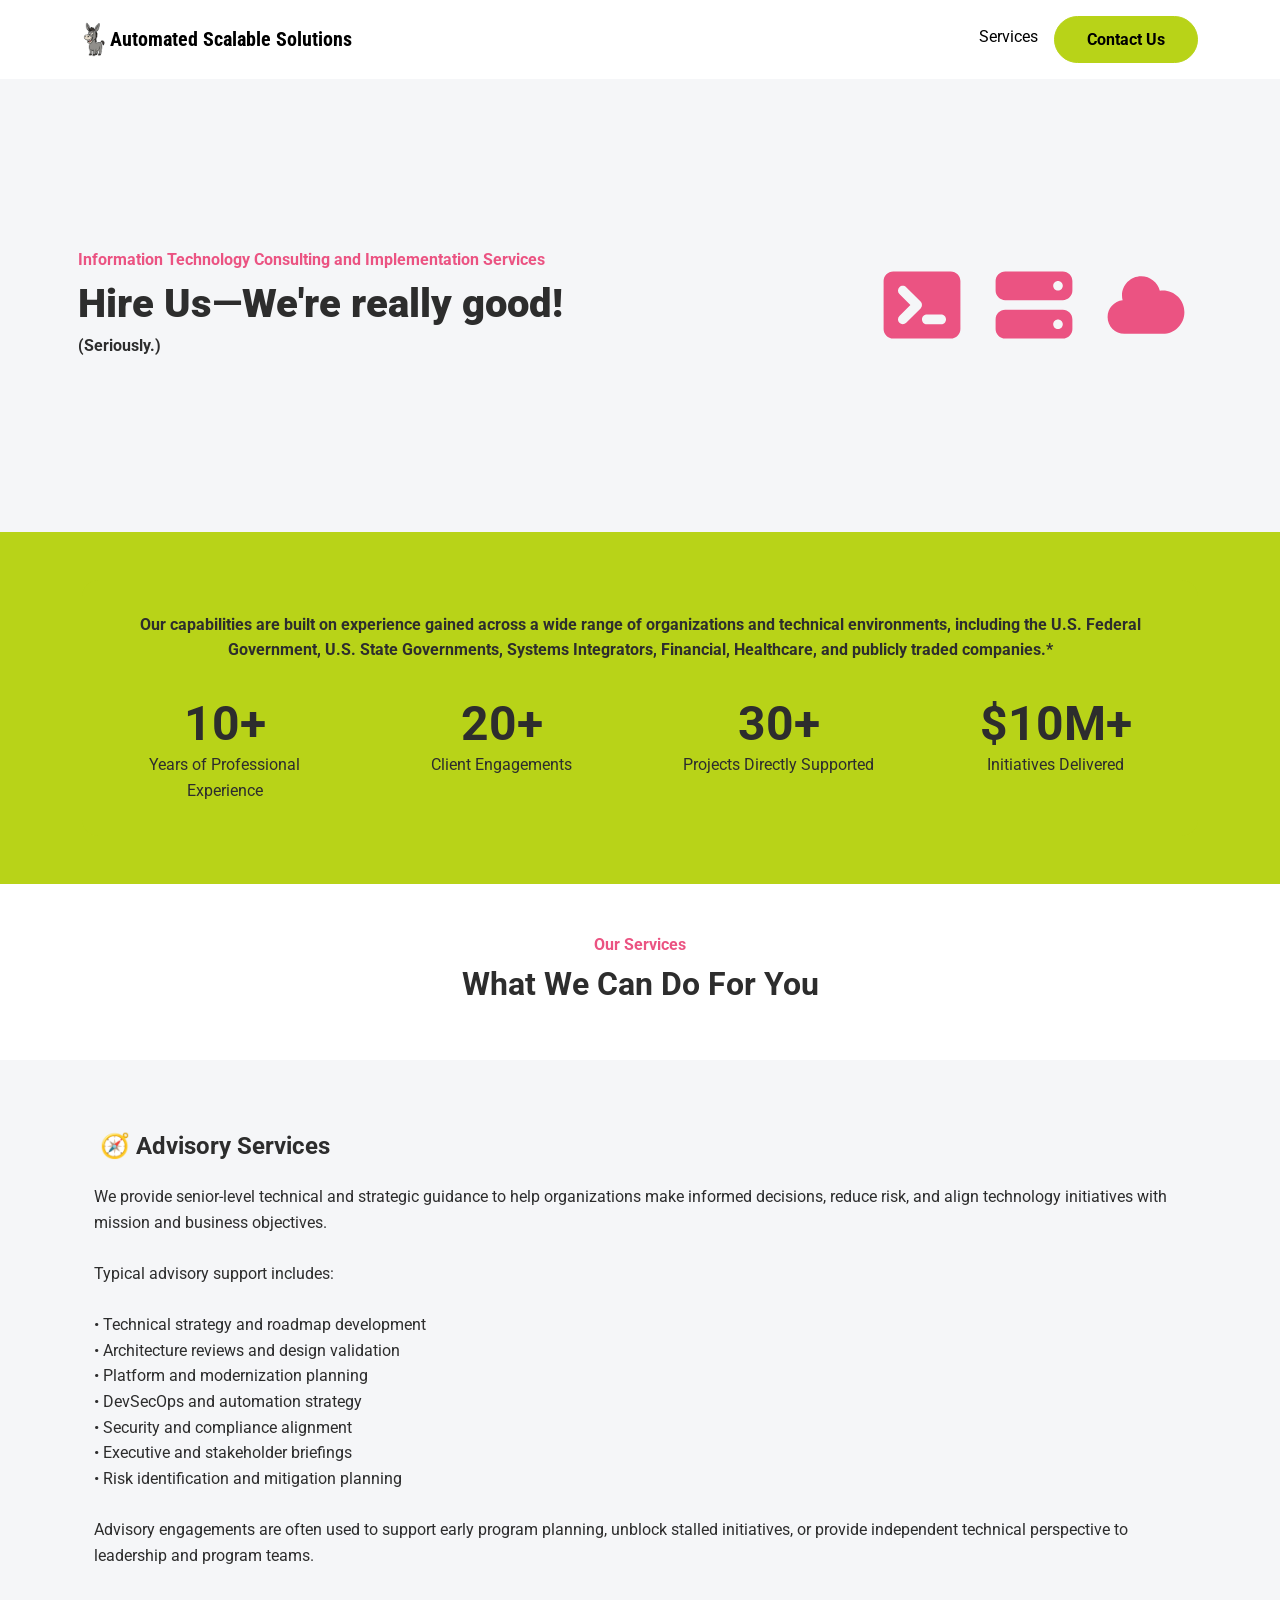
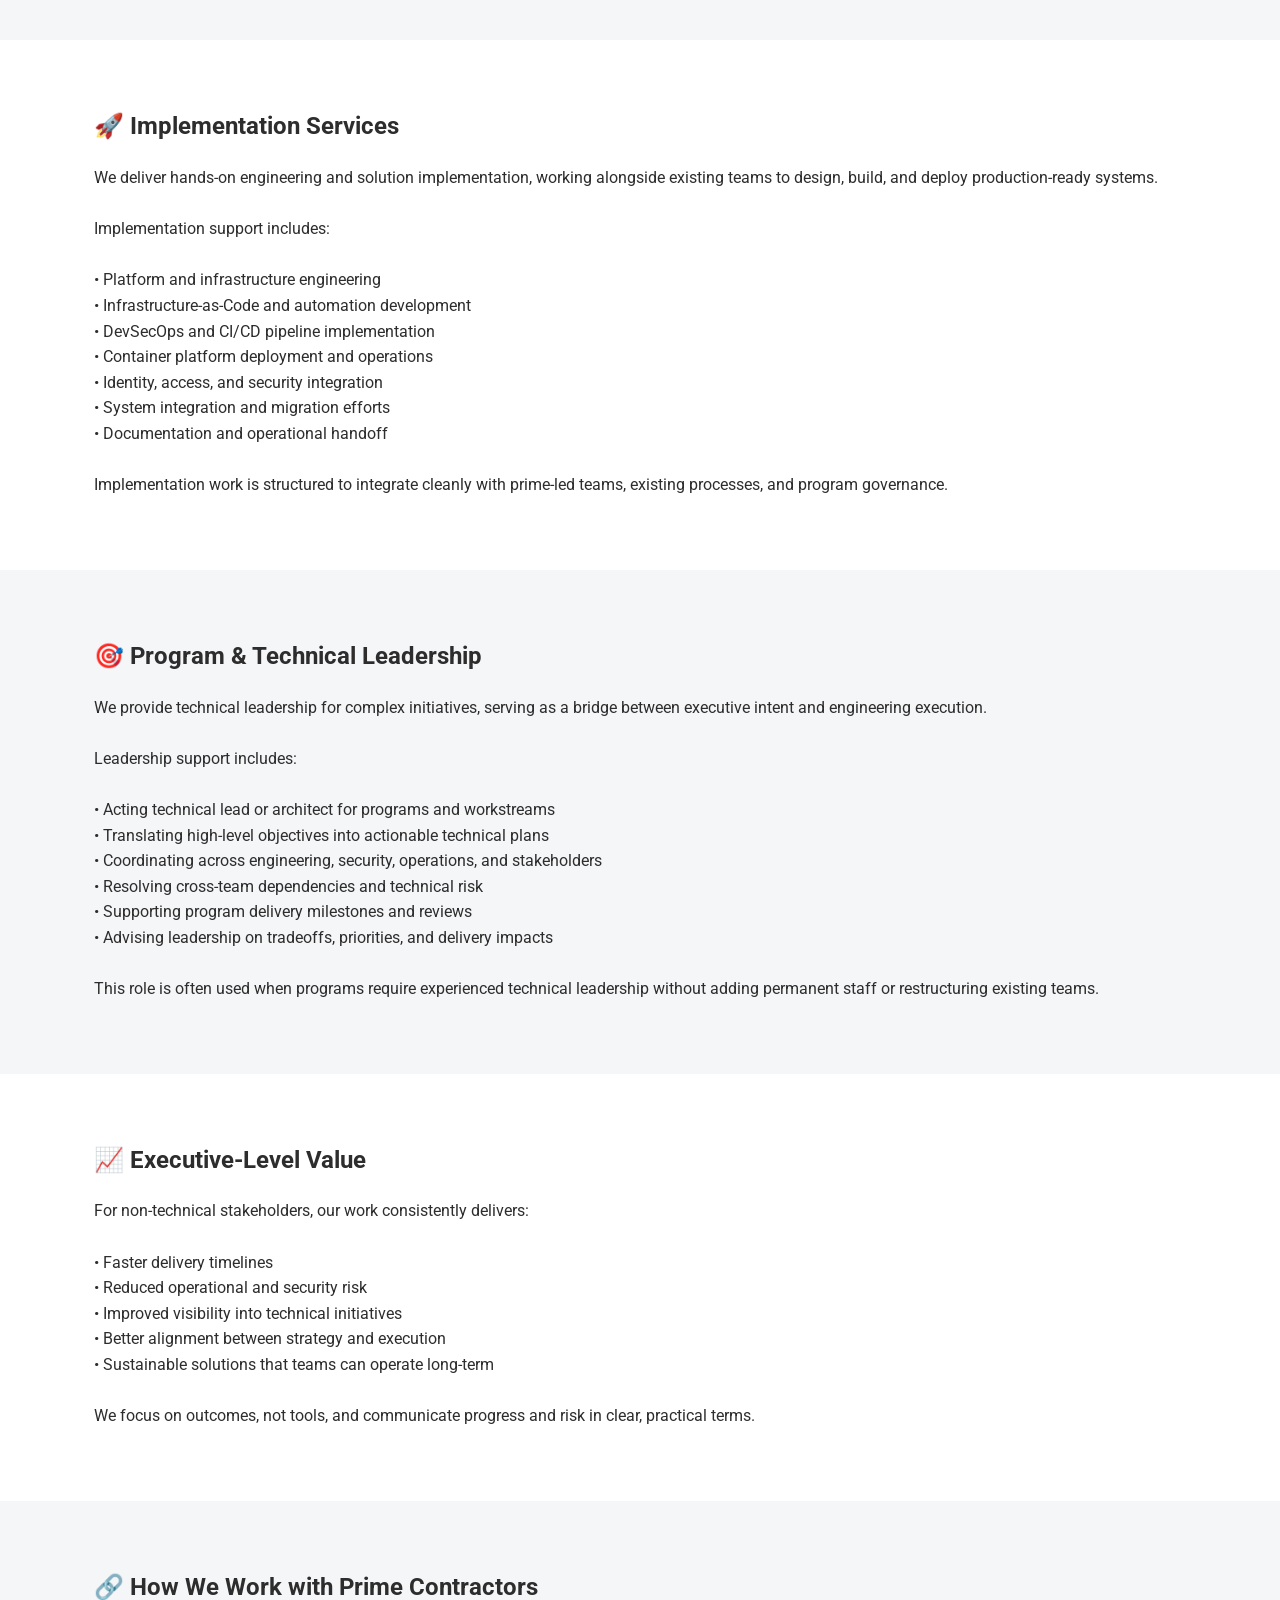
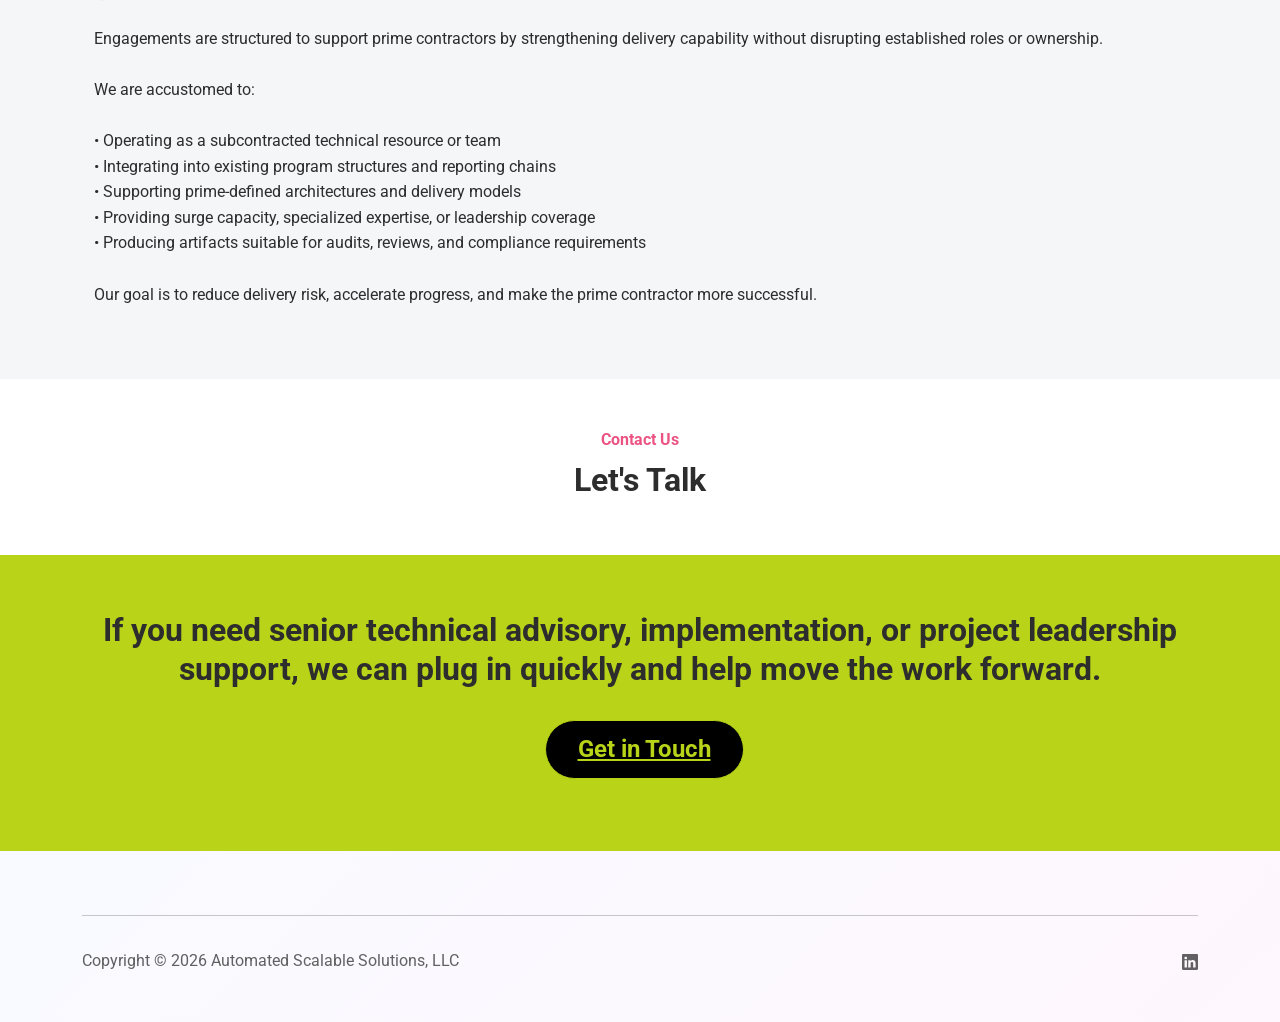
==== commit 8608512a: "Right justify mobile navbar window" ====
--- a/export/index.html
+++ b/export/index.html
@@ -26,9 +26,10 @@
     <nav class="navbar navbar-expand-md sticky-top bg-body py-3">
         <div class="container"><a class="navbar-brand d-flex align-items-center me-0" href="#"><img class="me-2 me-sm-1" src="assets/img/donkey.webp" width="24" height="36"><span class="me-0" style="font-family: 'Roboto Condensed', sans-serif;"><strong>Automated Scalable Solutions</strong></span></a><button class="navbar-toggler" data-bs-toggle="collapse" data-bs-target="#navcol-2"><span class="visually-hidden">Toggle navigation</span><span class="navbar-toggler-icon"></span></button>
             <div class="collapse navbar-collapse" id="navcol-2">
-                <ul class="navbar-nav ms-auto">
+                <ul class="navbar-nav text-end ms-auto">
                     <li class="nav-item"><a class="nav-link active" href="#services">Services</a></li>
-                </ul><a class="btn btn-primary ms-md-2" role="button" href="#contact-us" style="scroll-margin-top: 80px;">Contact Us</a>
+                    <li class="nav-item"><a class="btn btn-primary ms-md-2" role="button" href="#contact-us" style="scroll-margin-top: 80px;">Contact Us</a></li>
+                </ul>
             </div>
         </div>
     </nav>
@@ -196,7 +197,7 @@
         <div class="container py-4 py-lg-5">
             <hr>
             <div class="text-muted d-flex justify-content-between align-items-center pt-3">
-                <p class="me-5 mb-0" id="copyright">Copyright © Automated Scalable Solutions, LLC</p>
+                <p class="me-5 mb-0" id="copyright">Copyright © Automated&nbsp;Scalable&nbsp;Solutions,&nbsp;LLC</p>
                 <ul class="list-inline mb-0">
                     <li class="list-inline-item"><a href="https://www.linkedin.com/company/automated-scalable-solutions/"><svg class="bi bi-linkedin" xmlns="http://www.w3.org/2000/svg" width="1em" height="1em" fill="currentColor" viewBox="0 0 16 16">
                                 <path d="M0 1.146C0 .513.526 0 1.175 0h13.65C15.474 0 16 .513 16 1.146v13.708c0 .633-.526 1.146-1.175 1.146H1.175C.526 16 0 15.487 0 14.854V1.146zm4.943 12.248V6.169H2.542v7.225h2.401m-1.2-8.212c.837 0 1.358-.554 1.358-1.248-.015-.709-.52-1.248-1.342-1.248-.822 0-1.359.54-1.359 1.248 0 .694.521 1.248 1.327 1.248h.016zm4.908 8.212V9.359c0-.216.016-.432.08-.586.173-.431.568-.878 1.232-.878.869 0 1.216.662 1.216 1.634v3.865h2.401V9.25c0-2.22-1.184-3.252-2.764-3.252-1.274 0-1.845.7-2.165 1.193v.025h-.016a5.54 5.54 0 0 1 .016-.025V6.169h-2.4c.03.678 0 7.225 0 7.225h2.4"></path>
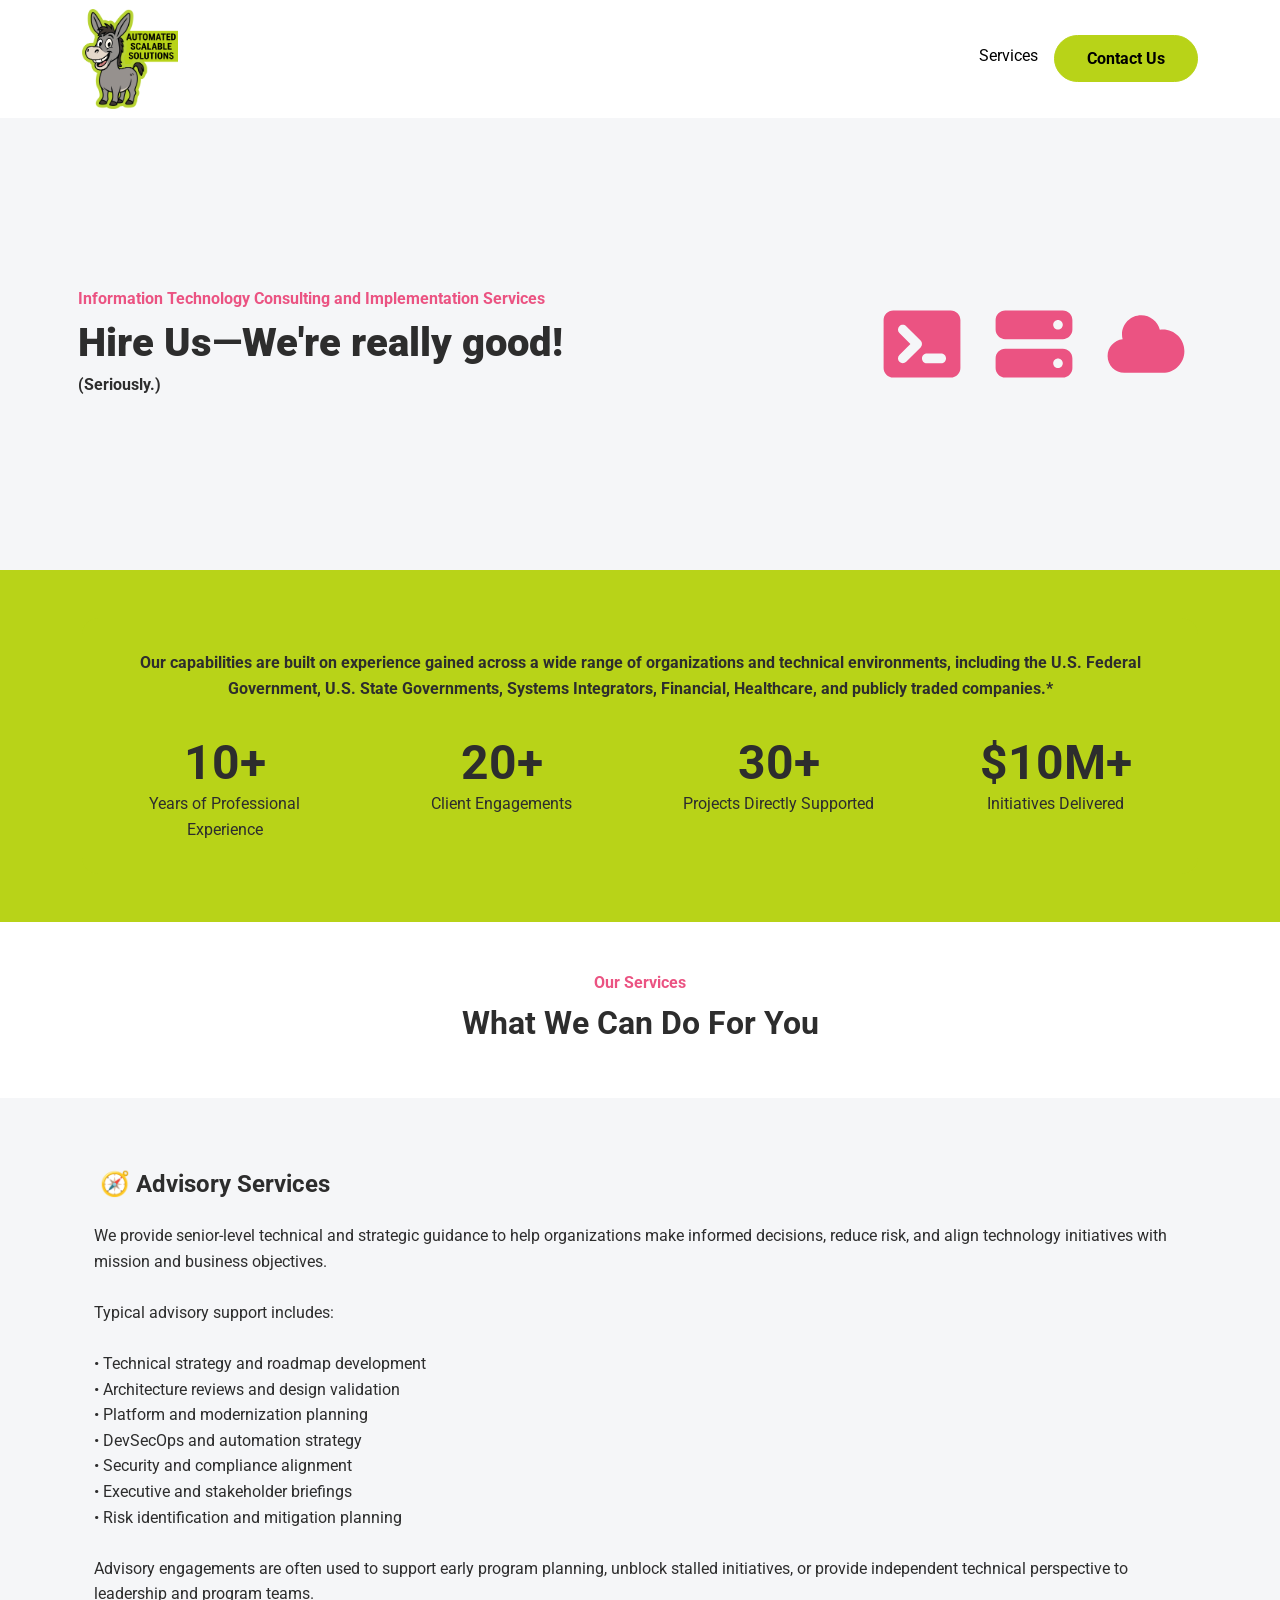
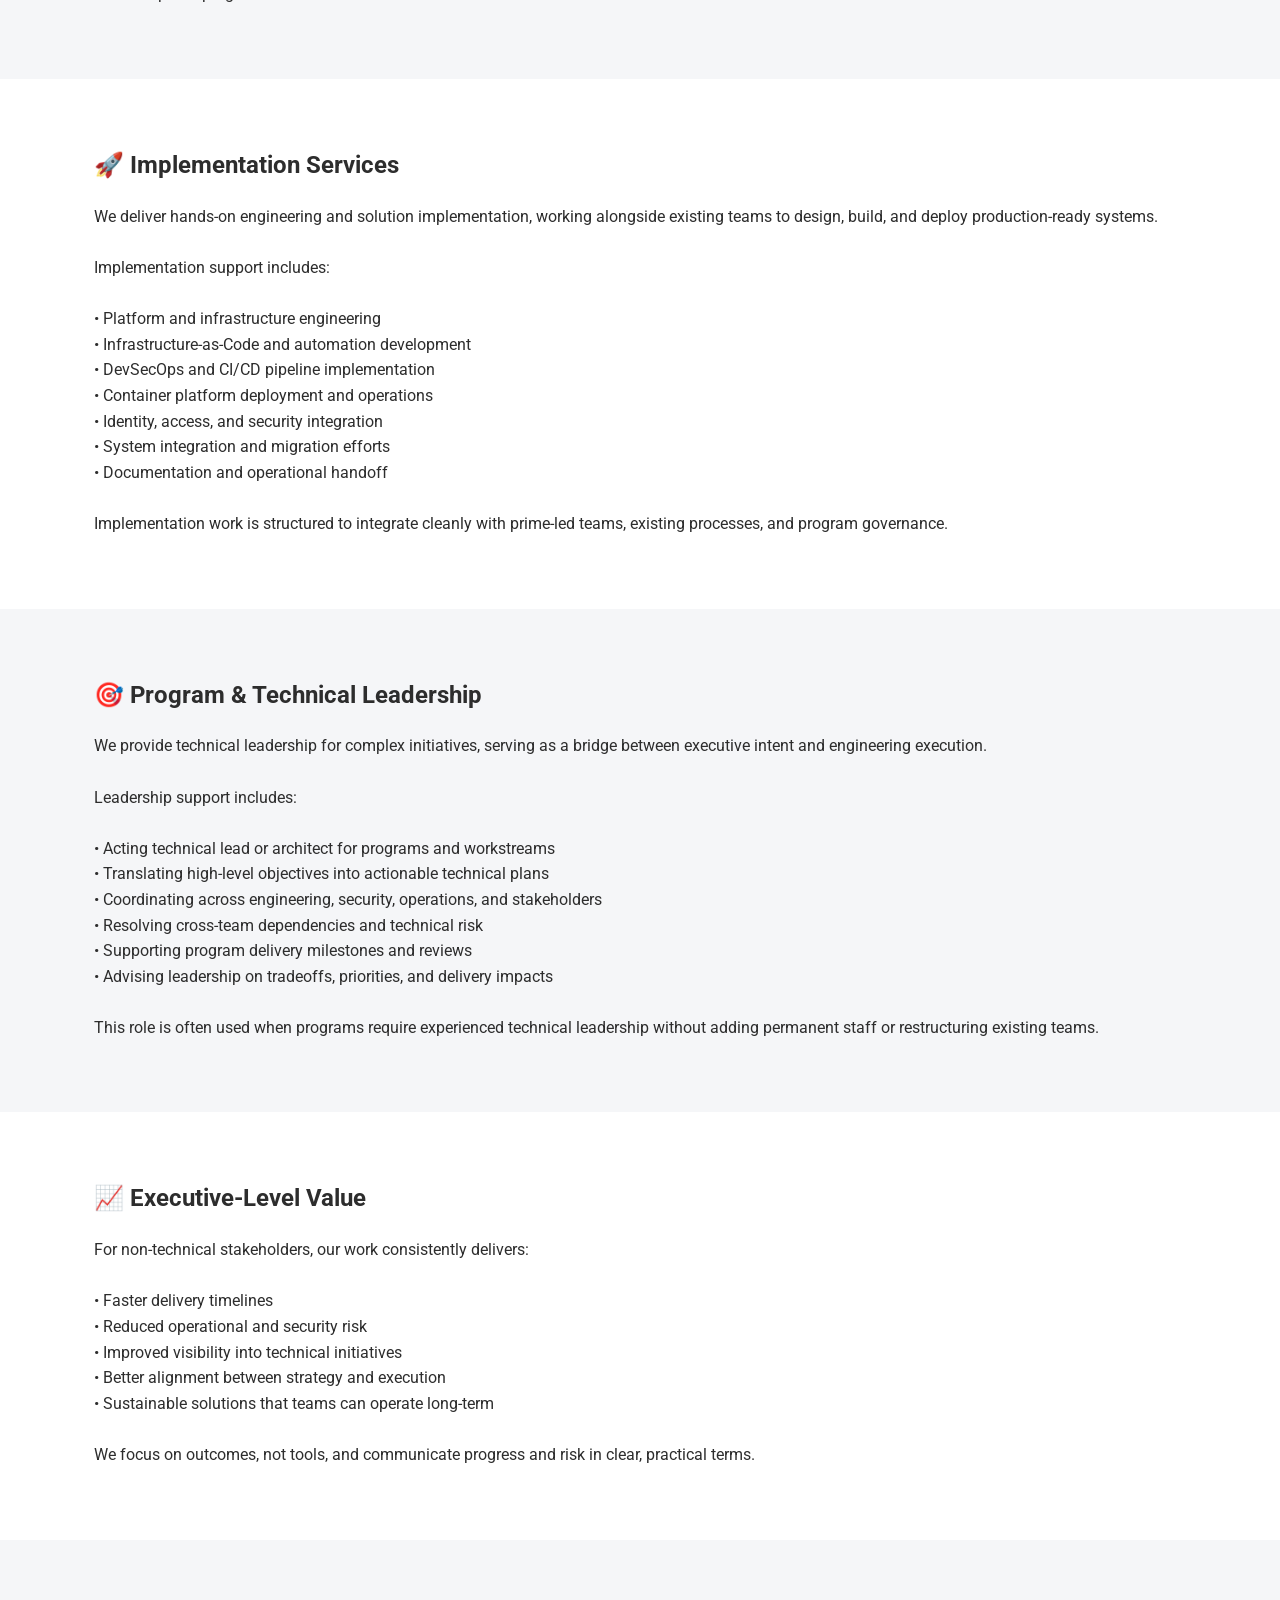
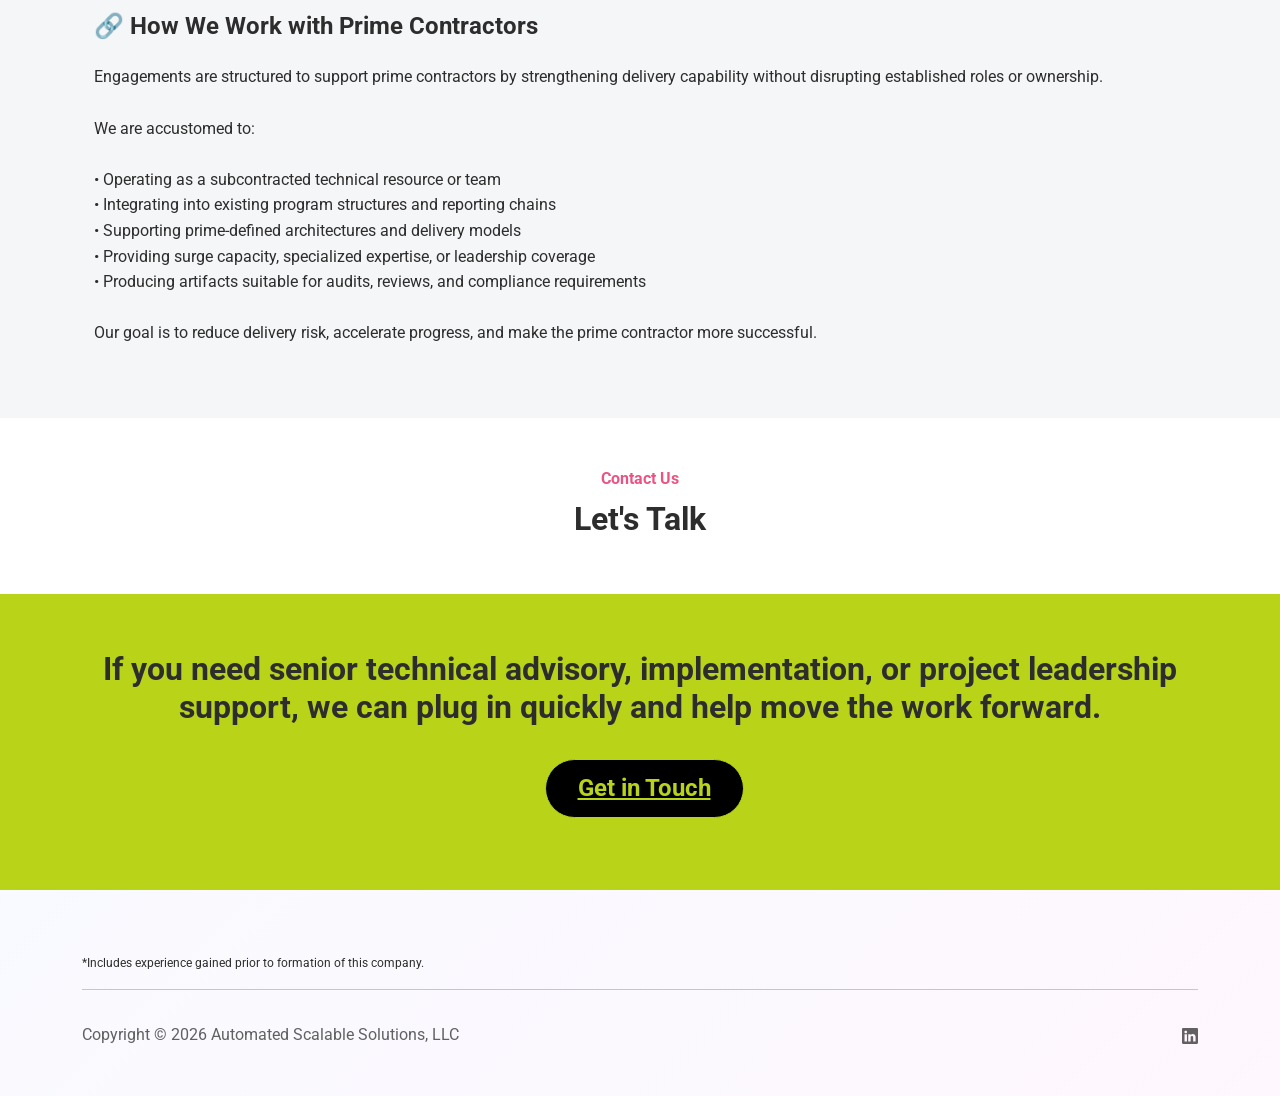
==== commit 29fdc0d0: "Update logo and add note to bottom" ====
--- a/export/index.html
+++ b/export/index.html
@@ -23,8 +23,10 @@
 </head>
 
 <body>
-    <nav class="navbar navbar-expand-md sticky-top bg-body py-3">
-        <div class="container"><a class="navbar-brand d-flex align-items-center me-0" href="#"><img class="me-2 me-sm-1" src="assets/img/donkey.webp" width="24" height="36"><span class="me-0" style="font-family: 'Roboto Condensed', sans-serif;"><strong>Automated Scalable Solutions</strong></span></a><button class="navbar-toggler" data-bs-toggle="collapse" data-bs-target="#navcol-2"><span class="visually-hidden">Toggle navigation</span><span class="navbar-toggler-icon"></span></button>
+    <nav class="navbar navbar-expand-md sticky-top bg-body pt-1 pb-1">
+        <div class="container"><a class="navbar-brand d-flex align-items-center me-0" href="#"><img class="me-2 me-sm-1" src="assets/img/logo.png" width="96" height="100">
+                <div></div>
+            </a><button class="navbar-toggler" data-bs-toggle="collapse" data-bs-target="#navcol-2"><span class="visually-hidden">Toggle navigation</span><span class="navbar-toggler-icon"></span></button>
             <div class="collapse navbar-collapse" id="navcol-2">
                 <ul class="navbar-nav text-end ms-auto">
                     <li class="nav-item"><a class="nav-link active" href="#services">Services</a></li>
@@ -195,6 +197,9 @@
     </section>
     <footer class="bg-primary-gradient">
         <div class="container py-4 py-lg-5">
+            <div class="text-muted d-flex justify-content-between align-items-center pt-3">
+                <p class="text-body me-5 mb-0" id="copyright-1" style="font-size: 12px;">*Includes experience gained prior to formation of this company.</p>
+            </div>
             <hr>
             <div class="text-muted d-flex justify-content-between align-items-center pt-3">
                 <p class="me-5 mb-0" id="copyright">Copyright © Automated&nbsp;Scalable&nbsp;Solutions,&nbsp;LLC</p>
--- a/export/assets/css/bss-overrides.css
+++ b/export/assets/css/bss-overrides.css
@@ -82,11 +82,6 @@
   padding: 1.5rem !important;
 }
 
-.py-3 {
-  padding-top: 1rem !important;
-  padding-bottom: 1rem !important;
-}
-
 .py-4 {
   padding-top: 1.5rem !important;
   padding-bottom: 1.5rem !important;
@@ -96,6 +91,10 @@
   padding-top: 0 !important;
 }
 
+.pt-1 {
+  padding-top: .25rem !important;
+}
+
 .pt-3 {
   padding-top: 1rem !important;
 }
@@ -122,6 +121,10 @@
 
 .pb-0 {
   padding-bottom: 0 !important;
+}
+
+.pb-1 {
+  padding-bottom: .25rem !important;
 }
 
 .pb-4 {
